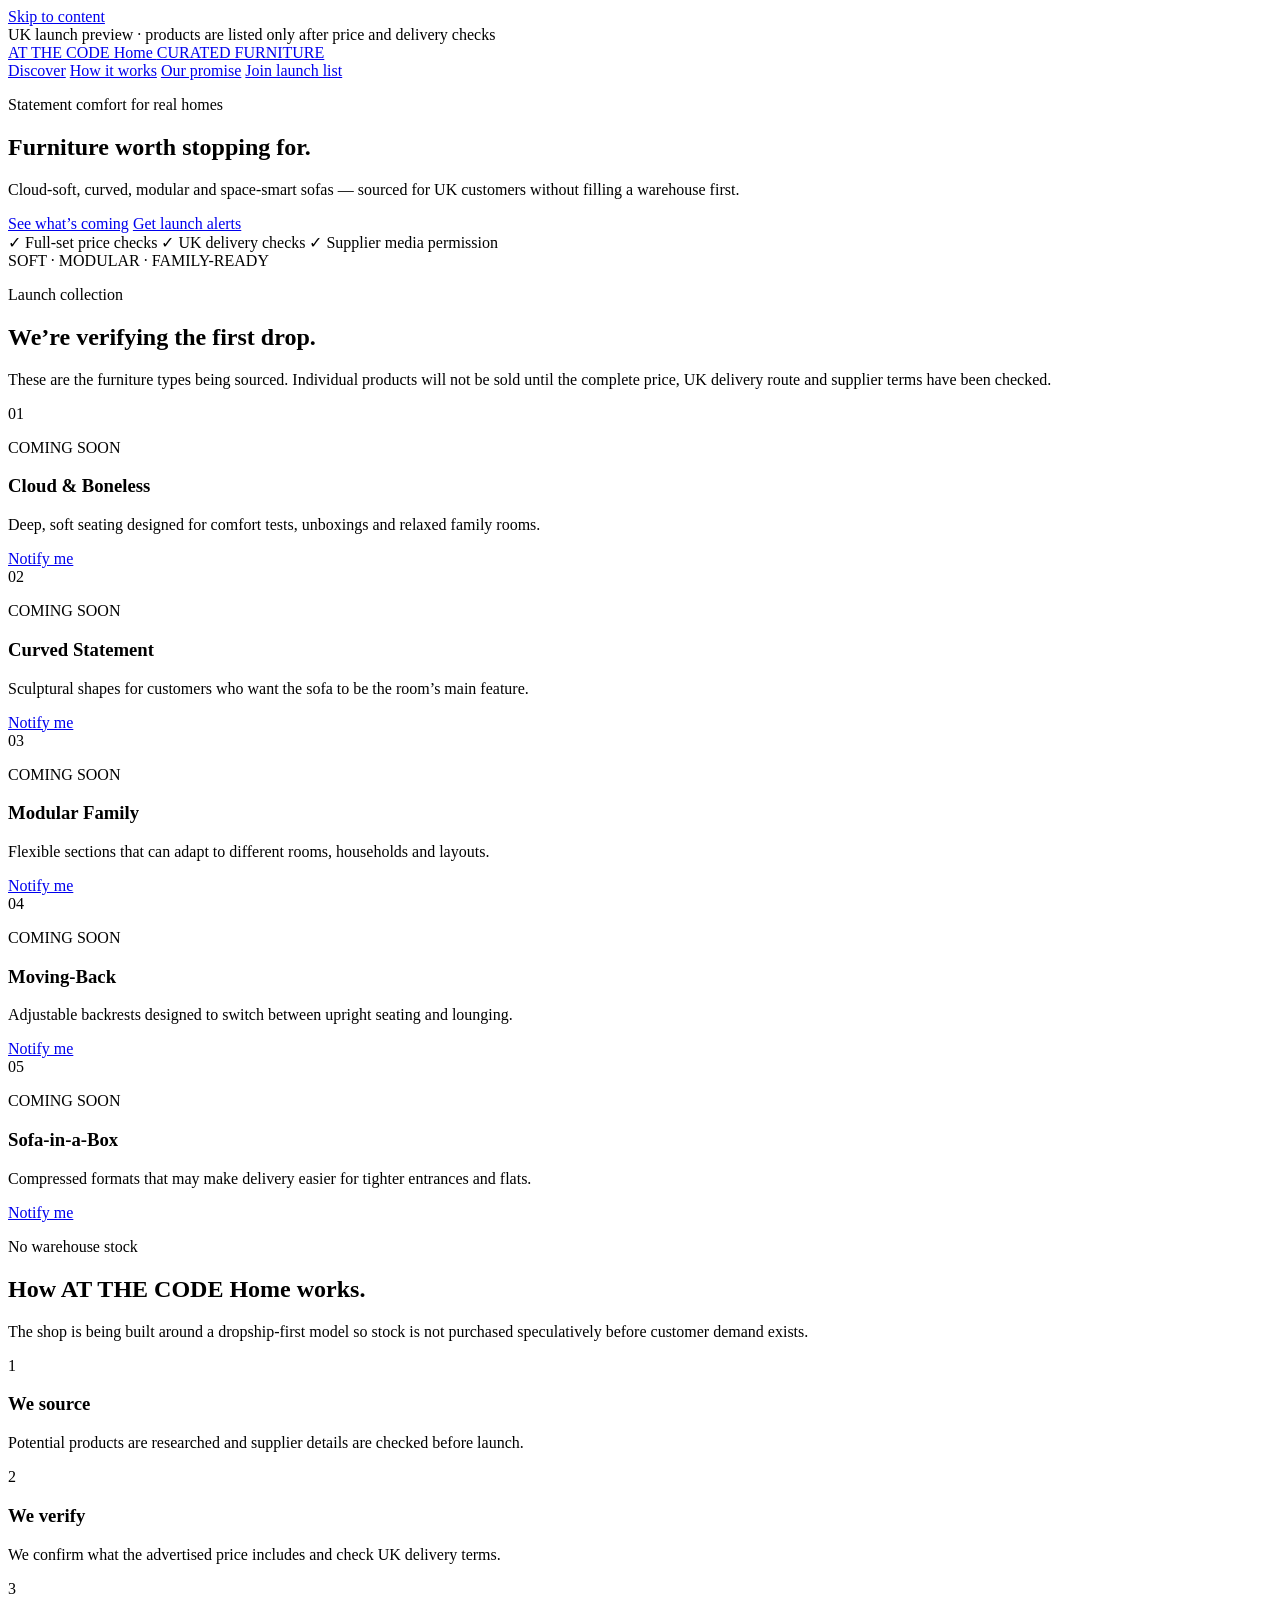
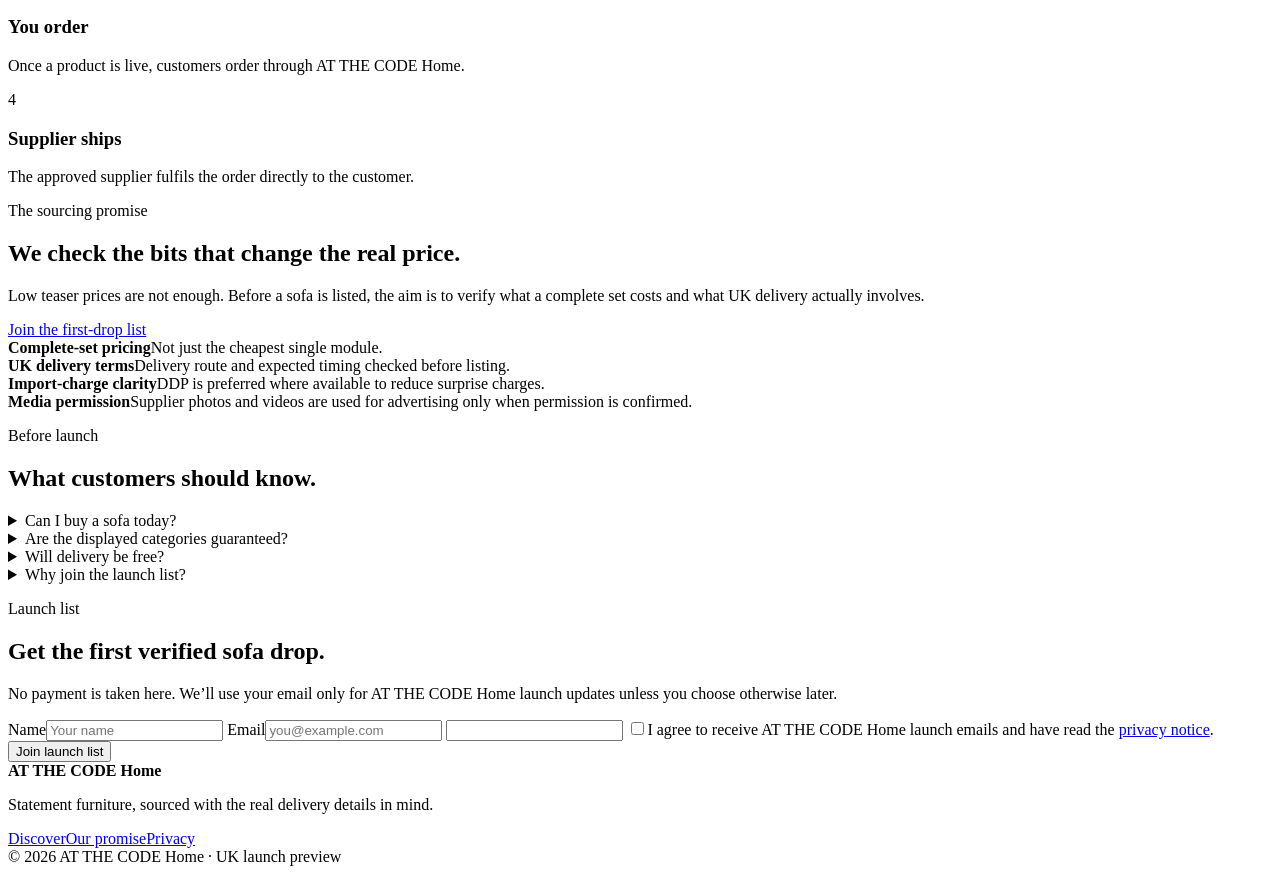
==== index.html @ a69baf03 "Add index.html" ====
<!doctype html>
<html lang="en">
<head>
  <meta charset="utf-8">
  <meta name="viewport" content="width=device-width,initial-scale=1,viewport-fit=cover">
  <meta name="theme-color" content="#23201d">
  <title>AT THE CODE Home | Statement furniture for UK homes</title>
  <meta name="description" content="AT THE CODE Home curates statement sofas and flexible family furniture for UK homes. Join the launch list for verified products and delivery details.">
  <link rel="stylesheet" href="/styles.css">
</head>
<body>
  <a class="skip" href="#main">Skip to content</a>
  <div class="announce">UK launch preview · products are listed only after price and delivery checks</div>

  <header class="site-header">
    <div class="wrap nav-wrap">
      <a class="brand" href="#top" aria-label="AT THE CODE Home">
        AT THE CODE Home
        <span>CURATED FURNITURE</span>
      </a>
      <nav class="links" aria-label="Main navigation">
        <a href="#discover">Discover</a>
        <a href="#how">How it works</a>
        <a href="#promise">Our promise</a>
        <a class="nav-cta" href="#launch">Join launch list</a>
      </nav>
    </div>
  </header>

  <main id="main">
    <section class="hero" id="top">
      <div class="wrap hero-grid">
        <div class="hero-copy">
          <p class="kicker">Statement comfort for real homes</p>
          <h1>Furniture worth stopping for.</h1>
          <p class="lead">Cloud-soft, curved, modular and space-smart sofas — sourced for UK customers without filling a warehouse first.</p>
          <div class="cta-row">
            <a class="btn dark" href="#discover">See what’s coming</a>
            <a class="btn" href="#launch">Get launch alerts</a>
          </div>
          <div class="mini-proof" aria-label="Launch principles">
            <span>✓ Full-set price checks</span>
            <span>✓ UK delivery checks</span>
            <span>✓ Supplier media permission</span>
          </div>
        </div>

        <div class="hero-art" aria-hidden="true">
          <div class="sun"></div>
          <div class="floor"></div>
          <div class="sofa-shape sofa-left"></div>
          <div class="sofa-shape sofa-mid"></div>
          <div class="sofa-shape sofa-right"></div>
          <div class="sofa-base"></div>
          <div class="cushion cushion-a"></div>
          <div class="cushion cushion-b"></div>
          <div class="art-label">SOFT · MODULAR · FAMILY-READY</div>
        </div>
      </div>
    </section>

    <section class="section" id="discover">
      <div class="wrap">
        <p class="kicker">Launch collection</p>
        <div class="section-heading">
          <h2>We’re verifying the first drop.</h2>
          <p>These are the furniture types being sourced. Individual products will not be sold until the complete price, UK delivery route and supplier terms have been checked.</p>
        </div>

        <div class="product-grid">
          <article class="product-card">
            <div class="product-visual cloud"><span>01</span></div>
            <div class="product-copy"><p class="eyebrow">COMING SOON</p><h3>Cloud & Boneless</h3><p>Deep, soft seating designed for comfort tests, unboxings and relaxed family rooms.</p><a href="#launch">Notify me</a></div>
          </article>
          <article class="product-card">
            <div class="product-visual curved"><span>02</span></div>
            <div class="product-copy"><p class="eyebrow">COMING SOON</p><h3>Curved Statement</h3><p>Sculptural shapes for customers who want the sofa to be the room’s main feature.</p><a href="#launch">Notify me</a></div>
          </article>
          <article class="product-card">
            <div class="product-visual modular"><span>03</span></div>
            <div class="product-copy"><p class="eyebrow">COMING SOON</p><h3>Modular Family</h3><p>Flexible sections that can adapt to different rooms, households and layouts.</p><a href="#launch">Notify me</a></div>
          </article>
          <article class="product-card">
            <div class="product-visual moving"><span>04</span></div>
            <div class="product-copy"><p class="eyebrow">COMING SOON</p><h3>Moving-Back</h3><p>Adjustable backrests designed to switch between upright seating and lounging.</p><a href="#launch">Notify me</a></div>
          </article>
          <article class="product-card">
            <div class="product-visual box"><span>05</span></div>
            <div class="product-copy"><p class="eyebrow">COMING SOON</p><h3>Sofa-in-a-Box</h3><p>Compressed formats that may make delivery easier for tighter entrances and flats.</p><a href="#launch">Notify me</a></div>
          </article>
        </div>
      </div>
    </section>

    <section class="section alt" id="how">
      <div class="wrap">
        <p class="kicker">No warehouse stock</p>
        <div class="section-heading"><h2>How AT THE CODE Home works.</h2><p>The shop is being built around a dropship-first model so stock is not purchased speculatively before customer demand exists.</p></div>
        <div class="steps">
          <article class="step"><span>1</span><h3>We source</h3><p>Potential products are researched and supplier details are checked before launch.</p></article>
          <article class="step"><span>2</span><h3>We verify</h3><p>We confirm what the advertised price includes and check UK delivery terms.</p></article>
          <article class="step"><span>3</span><h3>You order</h3><p>Once a product is live, customers order through AT THE CODE Home.</p></article>
          <article class="step"><span>4</span><h3>Supplier ships</h3><p>The approved supplier fulfils the order directly to the customer.</p></article>
        </div>
      </div>
    </section>

    <section class="section" id="promise">
      <div class="wrap promise-grid">
        <div class="promise-copy">
          <p class="kicker light">The sourcing promise</p>
          <h2>We check the bits that change the real price.</h2>
          <p>Low teaser prices are not enough. Before a sofa is listed, the aim is to verify what a complete set costs and what UK delivery actually involves.</p>
          <a class="btn light-btn" href="#launch">Join the first-drop list</a>
        </div>
        <div class="checks">
          <div class="check"><b>Complete-set pricing</b><span>Not just the cheapest single module.</span></div>
          <div class="check"><b>UK delivery terms</b><span>Delivery route and expected timing checked before listing.</span></div>
          <div class="check"><b>Import-charge clarity</b><span>DDP is preferred where available to reduce surprise charges.</span></div>
          <div class="check"><b>Media permission</b><span>Supplier photos and videos are used for advertising only when permission is confirmed.</span></div>
        </div>
      </div>
    </section>

    <section class="section faq-section">
      <div class="wrap">
        <p class="kicker">Before launch</p>
        <div class="section-heading"><h2>What customers should know.</h2></div>
        <div class="faq-grid">
          <details><summary>Can I buy a sofa today?</summary><p>Not from this preview yet. Products are being verified before checkout is switched on.</p></details>
          <details><summary>Are the displayed categories guaranteed?</summary><p>They are sourcing categories, not confirmed products. Only verified items will become purchasable listings.</p></details>
          <details><summary>Will delivery be free?</summary><p>Delivery will be shown on each live product listing. We won’t advertise free delivery unless it has been confirmed for that item and destination.</p></details>
          <details><summary>Why join the launch list?</summary><p>You’ll be able to hear when the first verified products and launch offers are ready.</p></details>
        </div>
      </div>
    </section>

    <section class="section launch-section" id="launch">
      <div class="wrap">
        <div class="launch-card">
          <div>
            <p class="kicker">Launch list</p>
            <h2>Get the first verified sofa drop.</h2>
            <p class="sub">No payment is taken here. We’ll use your email only for AT THE CODE Home launch updates unless you choose otherwise later.</p>
          </div>

          <form id="launchForm" novalidate>
            <label><span>Name</span><input id="name" name="name" autocomplete="name" maxlength="80" placeholder="Your name" required></label>
            <label><span>Email</span><input id="email" name="email" type="email" autocomplete="email" maxlength="160" placeholder="you@example.com" required></label>
            <input class="hp" id="website" name="website" tabindex="-1" autocomplete="off" aria-hidden="true">
            <label class="consent"><input id="consent" name="consent" type="checkbox" required><span>I agree to receive AT THE CODE Home launch emails and have read the <a href="/privacy.html">privacy notice</a>.</span></label>
            <button id="submitBtn" type="submit">Join launch list</button>
            <div id="msg" class="msg" role="status" aria-live="polite"></div>
          </form>
        </div>
      </div>
    </section>
  </main>

  <footer>
    <div class="wrap footer-grid">
      <div><b>AT THE CODE Home</b><p>Statement furniture, sourced with the real delivery details in mind.</p></div>
      <div class="footer-links"><a href="#discover">Discover</a><a href="#promise">Our promise</a><a href="/privacy.html">Privacy</a></div>
      <div class="copyright">© <span id="year"></span> AT THE CODE Home · UK launch preview</div>
    </div>
  </footer>

  <script src="/app.js" defer></script>
</body>
</html>
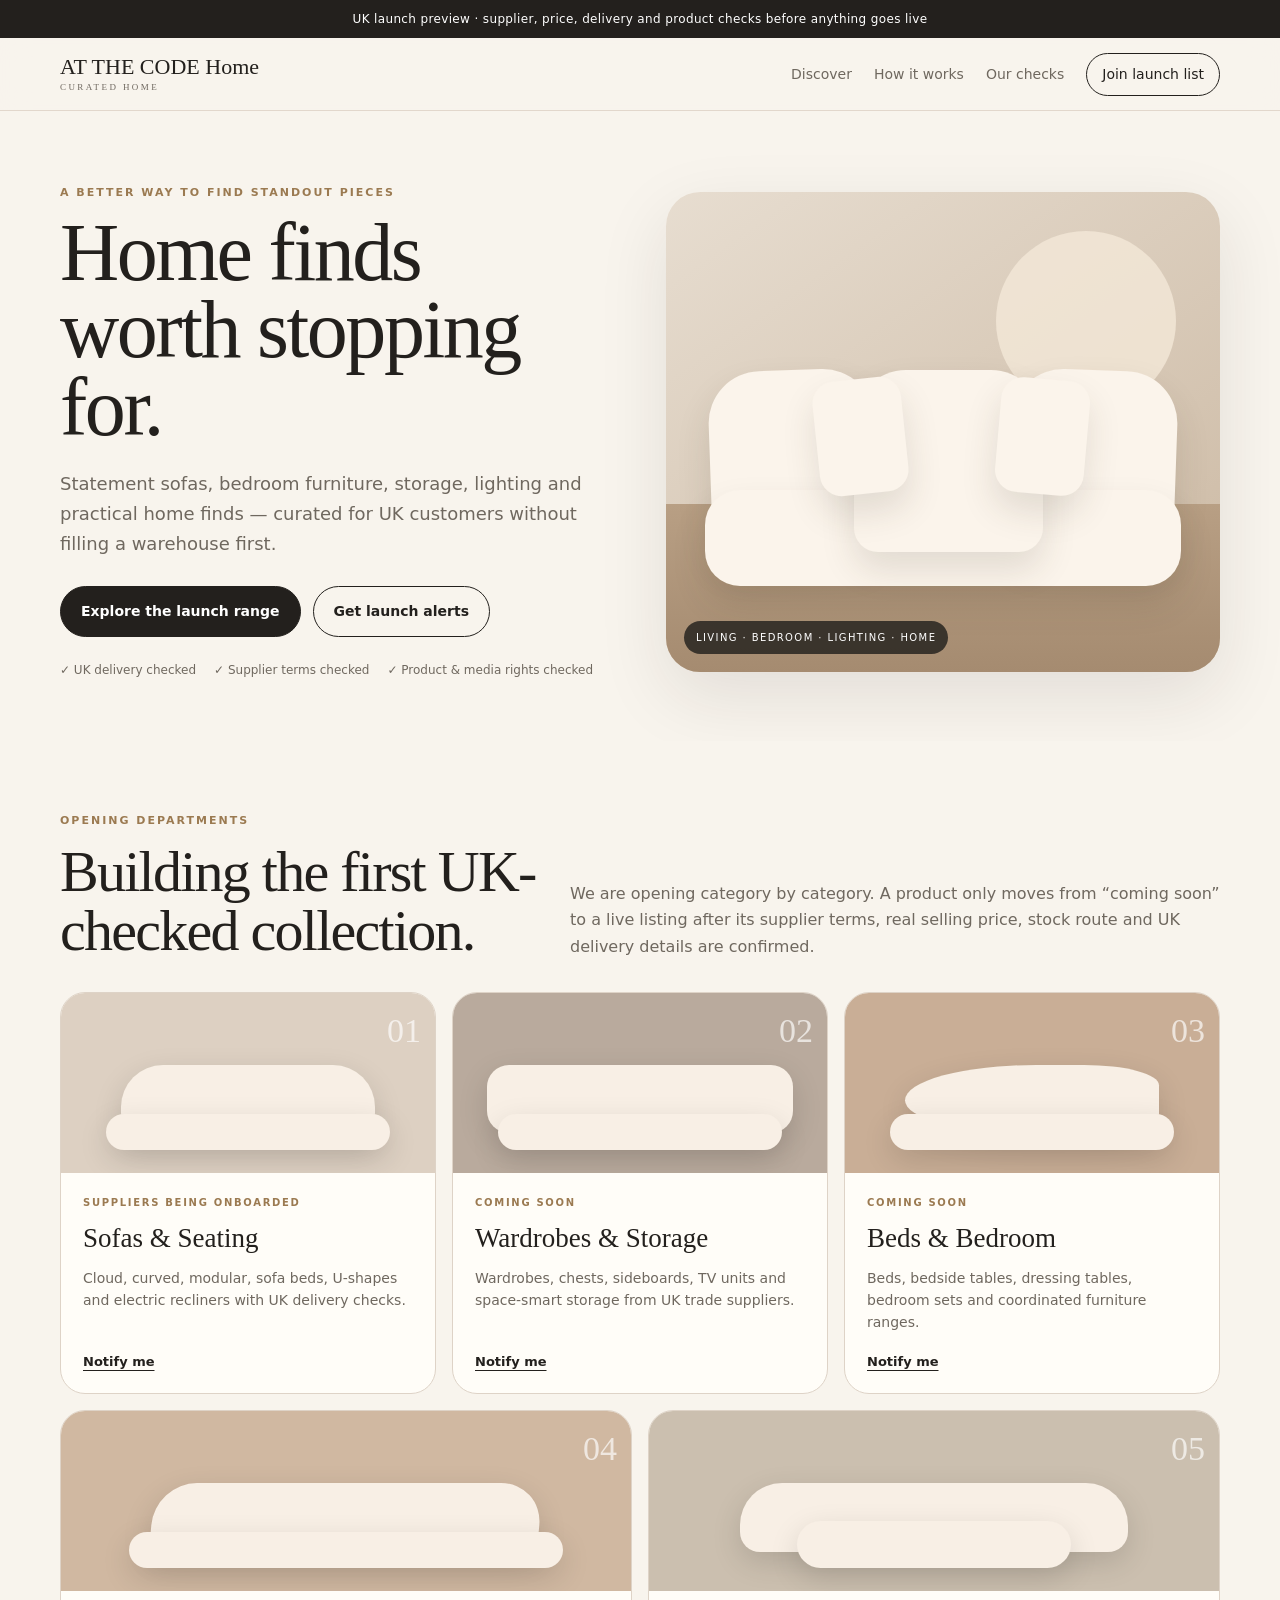
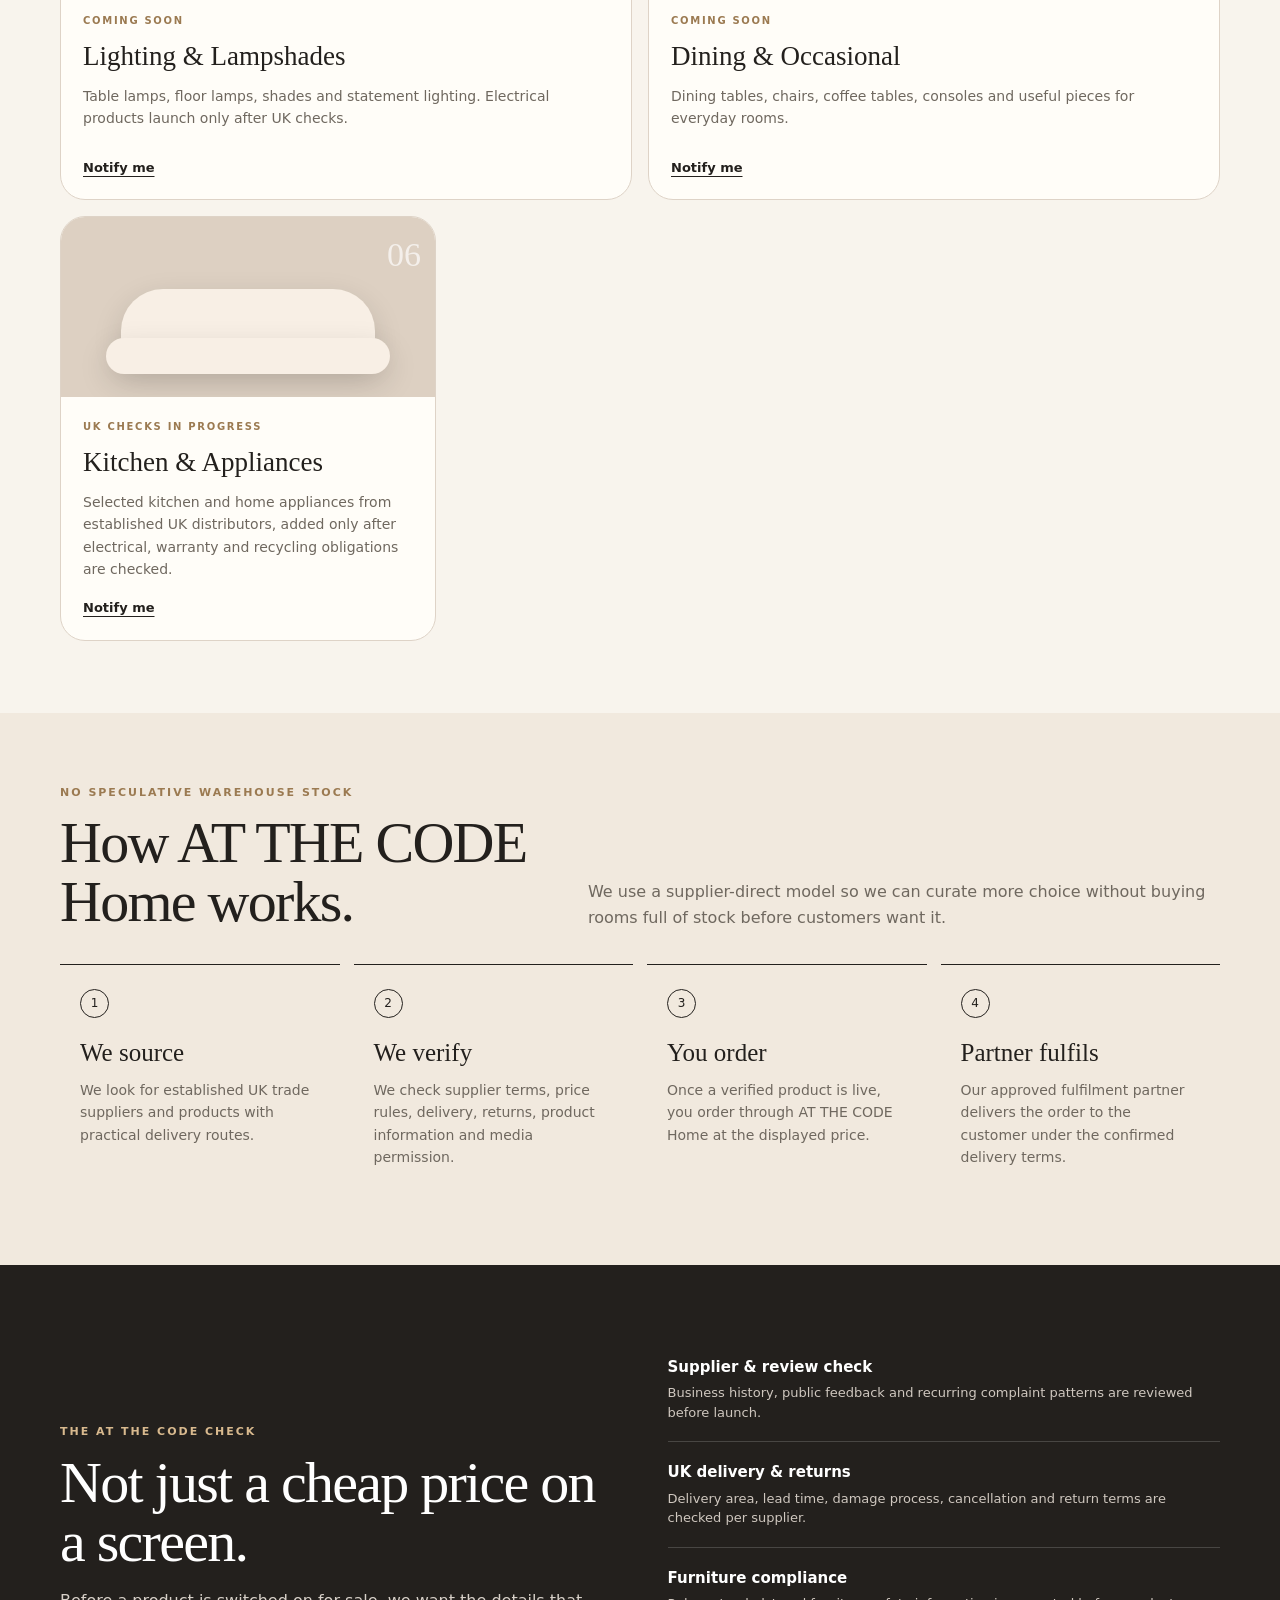
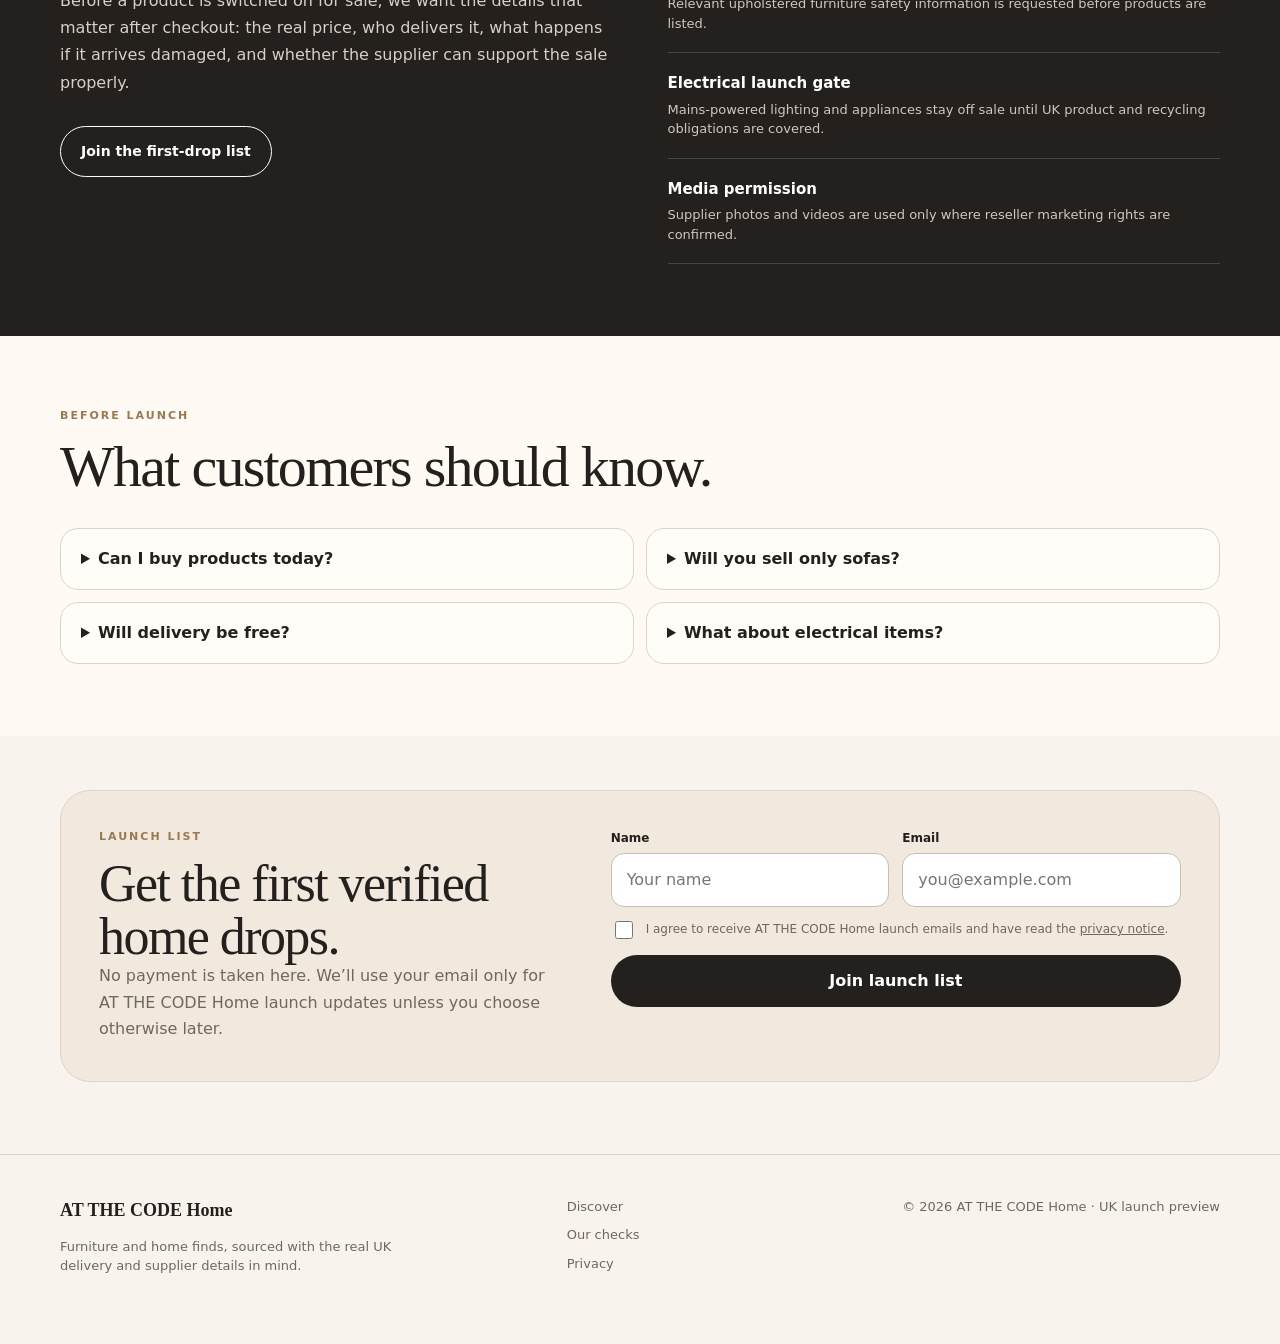
==== commit fb662c1c: "Expand AT THE CODE Home launch categories and UK checks" ====
--- a/index.html
+++ b/index.html
@@ -4,24 +4,24 @@
   <meta charset="utf-8">
   <meta name="viewport" content="width=device-width,initial-scale=1,viewport-fit=cover">
   <meta name="theme-color" content="#23201d">
-  <title>AT THE CODE Home | Statement furniture for UK homes</title>
-  <meta name="description" content="AT THE CODE Home curates statement sofas and flexible family furniture for UK homes. Join the launch list for verified products and delivery details.">
+  <title>AT THE CODE Home | Furniture, lighting & home finds for UK homes</title>
+  <meta name="description" content="AT THE CODE Home curates furniture, bedroom, storage, lighting and home finds for UK customers, with supplier, delivery and product checks before listings go live.">
   <link rel="stylesheet" href="/styles.css">
 </head>
 <body>
   <a class="skip" href="#main">Skip to content</a>
-  <div class="announce">UK launch preview · products are listed only after price and delivery checks</div>
+  <div class="announce">UK launch preview · supplier, price, delivery and product checks before anything goes live</div>
 
   <header class="site-header">
     <div class="wrap nav-wrap">
       <a class="brand" href="#top" aria-label="AT THE CODE Home">
         AT THE CODE Home
-        <span>CURATED FURNITURE</span>
+        <span>CURATED HOME</span>
       </a>
       <nav class="links" aria-label="Main navigation">
         <a href="#discover">Discover</a>
         <a href="#how">How it works</a>
-        <a href="#promise">Our promise</a>
+        <a href="#promise">Our checks</a>
         <a class="nav-cta" href="#launch">Join launch list</a>
       </nav>
     </div>
@@ -31,17 +31,17 @@
     <section class="hero" id="top">
       <div class="wrap hero-grid">
         <div class="hero-copy">
-          <p class="kicker">Statement comfort for real homes</p>
-          <h1>Furniture worth stopping for.</h1>
-          <p class="lead">Cloud-soft, curved, modular and space-smart sofas — sourced for UK customers without filling a warehouse first.</p>
+          <p class="kicker">A better way to find standout pieces</p>
+          <h1>Home finds worth stopping for.</h1>
+          <p class="lead">Statement sofas, bedroom furniture, storage, lighting and practical home finds — curated for UK customers without filling a warehouse first.</p>
           <div class="cta-row">
-            <a class="btn dark" href="#discover">See what’s coming</a>
+            <a class="btn dark" href="#discover">Explore the launch range</a>
             <a class="btn" href="#launch">Get launch alerts</a>
           </div>
           <div class="mini-proof" aria-label="Launch principles">
-            <span>✓ Full-set price checks</span>
-            <span>✓ UK delivery checks</span>
-            <span>✓ Supplier media permission</span>
+            <span>✓ UK delivery checked</span>
+            <span>✓ Supplier terms checked</span>
+            <span>✓ Product & media rights checked</span>
           </div>
         </div>
 
@@ -54,39 +54,43 @@
           <div class="sofa-base"></div>
           <div class="cushion cushion-a"></div>
           <div class="cushion cushion-b"></div>
-          <div class="art-label">SOFT · MODULAR · FAMILY-READY</div>
+          <div class="art-label">LIVING · BEDROOM · LIGHTING · HOME</div>
         </div>
       </div>
     </section>
 
     <section class="section" id="discover">
       <div class="wrap">
-        <p class="kicker">Launch collection</p>
+        <p class="kicker">Opening departments</p>
         <div class="section-heading">
-          <h2>We’re verifying the first drop.</h2>
-          <p>These are the furniture types being sourced. Individual products will not be sold until the complete price, UK delivery route and supplier terms have been checked.</p>
+          <h2>Building the first UK-checked collection.</h2>
+          <p>We are opening category by category. A product only moves from “coming soon” to a live listing after its supplier terms, real selling price, stock route and UK delivery details are confirmed.</p>
         </div>
 
         <div class="product-grid">
           <article class="product-card">
             <div class="product-visual cloud"><span>01</span></div>
-            <div class="product-copy"><p class="eyebrow">COMING SOON</p><h3>Cloud & Boneless</h3><p>Deep, soft seating designed for comfort tests, unboxings and relaxed family rooms.</p><a href="#launch">Notify me</a></div>
+            <div class="product-copy"><p class="eyebrow">SUPPLIERS BEING ONBOARDED</p><h3>Sofas & Seating</h3><p>Cloud, curved, modular, sofa beds, U-shapes and electric recliners with UK delivery checks.</p><a href="#launch">Notify me</a></div>
           </article>
           <article class="product-card">
-            <div class="product-visual curved"><span>02</span></div>
-            <div class="product-copy"><p class="eyebrow">COMING SOON</p><h3>Curved Statement</h3><p>Sculptural shapes for customers who want the sofa to be the room’s main feature.</p><a href="#launch">Notify me</a></div>
+            <div class="product-visual modular"><span>02</span></div>
+            <div class="product-copy"><p class="eyebrow">COMING SOON</p><h3>Wardrobes & Storage</h3><p>Wardrobes, chests, sideboards, TV units and space-smart storage from UK trade suppliers.</p><a href="#launch">Notify me</a></div>
           </article>
           <article class="product-card">
-            <div class="product-visual modular"><span>03</span></div>
-            <div class="product-copy"><p class="eyebrow">COMING SOON</p><h3>Modular Family</h3><p>Flexible sections that can adapt to different rooms, households and layouts.</p><a href="#launch">Notify me</a></div>
+            <div class="product-visual curved"><span>03</span></div>
+            <div class="product-copy"><p class="eyebrow">COMING SOON</p><h3>Beds & Bedroom</h3><p>Beds, bedside tables, dressing tables, bedroom sets and coordinated furniture ranges.</p><a href="#launch">Notify me</a></div>
           </article>
           <article class="product-card">
             <div class="product-visual moving"><span>04</span></div>
-            <div class="product-copy"><p class="eyebrow">COMING SOON</p><h3>Moving-Back</h3><p>Adjustable backrests designed to switch between upright seating and lounging.</p><a href="#launch">Notify me</a></div>
+            <div class="product-copy"><p class="eyebrow">COMING SOON</p><h3>Lighting & Lampshades</h3><p>Table lamps, floor lamps, shades and statement lighting. Electrical products launch only after UK checks.</p><a href="#launch">Notify me</a></div>
           </article>
           <article class="product-card">
             <div class="product-visual box"><span>05</span></div>
-            <div class="product-copy"><p class="eyebrow">COMING SOON</p><h3>Sofa-in-a-Box</h3><p>Compressed formats that may make delivery easier for tighter entrances and flats.</p><a href="#launch">Notify me</a></div>
+            <div class="product-copy"><p class="eyebrow">COMING SOON</p><h3>Dining & Occasional</h3><p>Dining tables, chairs, coffee tables, consoles and useful pieces for everyday rooms.</p><a href="#launch">Notify me</a></div>
+          </article>
+          <article class="product-card">
+            <div class="product-visual appliance"><span>06</span></div>
+            <div class="product-copy"><p class="eyebrow">UK CHECKS IN PROGRESS</p><h3>Kitchen & Appliances</h3><p>Selected kitchen and home appliances from established UK distributors, added only after electrical, warranty and recycling obligations are checked.</p><a href="#launch">Notify me</a></div>
           </article>
         </div>
       </div>
@@ -94,13 +98,13 @@
 
     <section class="section alt" id="how">
       <div class="wrap">
-        <p class="kicker">No warehouse stock</p>
-        <div class="section-heading"><h2>How AT THE CODE Home works.</h2><p>The shop is being built around a dropship-first model so stock is not purchased speculatively before customer demand exists.</p></div>
+        <p class="kicker">No speculative warehouse stock</p>
+        <div class="section-heading"><h2>How AT THE CODE Home works.</h2><p>We use a supplier-direct model so we can curate more choice without buying rooms full of stock before customers want it.</p></div>
         <div class="steps">
-          <article class="step"><span>1</span><h3>We source</h3><p>Potential products are researched and supplier details are checked before launch.</p></article>
-          <article class="step"><span>2</span><h3>We verify</h3><p>We confirm what the advertised price includes and check UK delivery terms.</p></article>
-          <article class="step"><span>3</span><h3>You order</h3><p>Once a product is live, customers order through AT THE CODE Home.</p></article>
-          <article class="step"><span>4</span><h3>Supplier ships</h3><p>The approved supplier fulfils the order directly to the customer.</p></article>
+          <article class="step"><span>1</span><h3>We source</h3><p>We look for established UK trade suppliers and products with practical delivery routes.</p></article>
+          <article class="step"><span>2</span><h3>We verify</h3><p>We check supplier terms, price rules, delivery, returns, product information and media permission.</p></article>
+          <article class="step"><span>3</span><h3>You order</h3><p>Once a verified product is live, you order through AT THE CODE Home at the displayed price.</p></article>
+          <article class="step"><span>4</span><h3>Partner fulfils</h3><p>Our approved fulfilment partner delivers the order to the customer under the confirmed delivery terms.</p></article>
         </div>
       </div>
     </section>
@@ -108,16 +112,17 @@
     <section class="section" id="promise">
       <div class="wrap promise-grid">
         <div class="promise-copy">
-          <p class="kicker light">The sourcing promise</p>
-          <h2>We check the bits that change the real price.</h2>
-          <p>Low teaser prices are not enough. Before a sofa is listed, the aim is to verify what a complete set costs and what UK delivery actually involves.</p>
+          <p class="kicker light">The AT THE CODE check</p>
+          <h2>Not just a cheap price on a screen.</h2>
+          <p>Before a product is switched on for sale, we want the details that matter after checkout: the real price, who delivers it, what happens if it arrives damaged, and whether the supplier can support the sale properly.</p>
           <a class="btn light-btn" href="#launch">Join the first-drop list</a>
         </div>
         <div class="checks">
-          <div class="check"><b>Complete-set pricing</b><span>Not just the cheapest single module.</span></div>
-          <div class="check"><b>UK delivery terms</b><span>Delivery route and expected timing checked before listing.</span></div>
-          <div class="check"><b>Import-charge clarity</b><span>DDP is preferred where available to reduce surprise charges.</span></div>
-          <div class="check"><b>Media permission</b><span>Supplier photos and videos are used for advertising only when permission is confirmed.</span></div>
+          <div class="check"><b>Supplier & review check</b><span>Business history, public feedback and recurring complaint patterns are reviewed before launch.</span></div>
+          <div class="check"><b>UK delivery & returns</b><span>Delivery area, lead time, damage process, cancellation and return terms are checked per supplier.</span></div>
+          <div class="check"><b>Furniture compliance</b><span>Relevant upholstered furniture safety information is requested before products are listed.</span></div>
+          <div class="check"><b>Electrical launch gate</b><span>Mains-powered lighting and appliances stay off sale until UK product and recycling obligations are covered.</span></div>
+          <div class="check"><b>Media permission</b><span>Supplier photos and videos are used only where reseller marketing rights are confirmed.</span></div>
         </div>
       </div>
     </section>
@@ -127,10 +132,10 @@
         <p class="kicker">Before launch</p>
         <div class="section-heading"><h2>What customers should know.</h2></div>
         <div class="faq-grid">
-          <details><summary>Can I buy a sofa today?</summary><p>Not from this preview yet. Products are being verified before checkout is switched on.</p></details>
-          <details><summary>Are the displayed categories guaranteed?</summary><p>They are sourcing categories, not confirmed products. Only verified items will become purchasable listings.</p></details>
-          <details><summary>Will delivery be free?</summary><p>Delivery will be shown on each live product listing. We won’t advertise free delivery unless it has been confirmed for that item and destination.</p></details>
-          <details><summary>Why join the launch list?</summary><p>You’ll be able to hear when the first verified products and launch offers are ready.</p></details>
+          <details><summary>Can I buy products today?</summary><p>The store is in its supplier-onboarding stage. Checkout will be enabled only for products that have completed the launch checks.</p></details>
+          <details><summary>Will you sell only sofas?</summary><p>No. The opening plan covers living room, bedroom, storage, lighting, dining and selected kitchen/home appliances.</p></details>
+          <details><summary>Will delivery be free?</summary><p>Delivery will be stated on each live listing. We will not describe delivery as free unless the supplier terms confirm it for that product and destination.</p></details>
+          <details><summary>What about electrical items?</summary><p>Electrical lighting and appliances will launch later than non-electrical home items while we complete the extra UK product, warranty and recycling checks.</p></details>
         </div>
       </div>
     </section>
@@ -140,7 +145,7 @@
         <div class="launch-card">
           <div>
             <p class="kicker">Launch list</p>
-            <h2>Get the first verified sofa drop.</h2>
+            <h2>Get the first verified home drops.</h2>
             <p class="sub">No payment is taken here. We’ll use your email only for AT THE CODE Home launch updates unless you choose otherwise later.</p>
           </div>
 
@@ -159,8 +164,8 @@
 
   <footer>
     <div class="wrap footer-grid">
-      <div><b>AT THE CODE Home</b><p>Statement furniture, sourced with the real delivery details in mind.</p></div>
-      <div class="footer-links"><a href="#discover">Discover</a><a href="#promise">Our promise</a><a href="/privacy.html">Privacy</a></div>
+      <div><b>AT THE CODE Home</b><p>Furniture and home finds, sourced with the real UK delivery and supplier details in mind.</p></div>
+      <div class="footer-links"><a href="#discover">Discover</a><a href="#promise">Our checks</a><a href="/privacy.html">Privacy</a></div>
       <div class="copyright">© <span id="year"></span> AT THE CODE Home · UK launch preview</div>
     </div>
   </footer>
--- a/styles.css
+++ b/styles.css
@@ -0,0 +1,36 @@
+:root{
+  --ivory:#f8f4ed;--ink:#23201d;--muted:#6f685f;--card:#fffdf8;--line:#ded3c7;
+  --accent:#9b7a51;--soft:#f1e8de;--sand:#d9cab9;--warm:#bca389;--shadow:0 24px 70px rgba(35,32,29,.10)
+}
+*{box-sizing:border-box}
+html{scroll-behavior:smooth}
+body{margin:0;font-family:Inter,ui-sans-serif,system-ui,-apple-system,BlinkMacSystemFont,"Segoe UI",sans-serif;background:var(--ivory);color:var(--ink);line-height:1.5}
+a{color:inherit;text-decoration:none}
+button,input{font:inherit}
+.wrap{width:min(1160px,92vw);margin:auto}
+.skip{position:absolute;left:-9999px;top:8px;background:#fff;padding:10px 14px;z-index:100}.skip:focus{left:8px}
+.announce{background:var(--ink);color:#fff;text-align:center;padding:10px 16px;font-size:12px;letter-spacing:.03em}
+.site-header{position:sticky;top:0;z-index:50;background:rgba(248,244,237,.92);backdrop-filter:blur(14px);border-bottom:1px solid rgba(222,211,199,.85)}
+.nav-wrap{height:72px;display:flex;align-items:center;justify-content:space-between;gap:24px}
+.brand{font-family:Georgia,serif;font-size:22px;line-height:1.05}.brand span{display:block;margin-top:5px;font-family:inherit;font-size:9px;letter-spacing:2.4px;color:var(--muted)}
+.links{display:flex;align-items:center;gap:22px;font-size:14px;color:var(--muted)}.links a:hover{color:var(--ink)}
+.nav-cta{border:1px solid var(--ink);border-radius:999px;padding:10px 15px;color:var(--ink)!important}
+.hero{padding:74px 0 62px;overflow:hidden}.hero-grid{display:grid;grid-template-columns:minmax(0,1fr) minmax(0,1fr);gap:52px;align-items:center}
+.kicker{margin:0 0 12px;text-transform:uppercase;letter-spacing:2px;font-size:11px;color:var(--accent);font-weight:800}.kicker.light{color:#d8b98e}
+h1,h2{font-family:Georgia,serif;font-weight:400;letter-spacing:-.03em}h1{font-size:clamp(48px,7vw,82px);line-height:.95;margin:12px 0 22px;max-width:700px}h2{font-size:clamp(38px,5vw,58px);line-height:1.02;margin:0}
+.lead{font-size:18px;line-height:1.65;color:var(--muted);max-width:630px}.cta-row{display:flex;gap:12px;flex-wrap:wrap;margin-top:28px}.btn{display:inline-flex;align-items:center;justify-content:center;border:1px solid var(--ink);padding:14px 20px;border-radius:999px;font-weight:800;font-size:14px}.btn.dark{background:var(--ink);color:#fff}.btn:hover{transform:translateY(-1px)}
+.mini-proof{display:flex;flex-wrap:wrap;gap:10px 18px;margin-top:24px;font-size:12px;color:var(--muted)}
+.hero-art{height:480px;border-radius:34px;background:linear-gradient(145deg,#e7ddd0,#cbb8a2);position:relative;overflow:hidden;box-shadow:var(--shadow)}.sun{position:absolute;width:180px;height:180px;border-radius:50%;background:#f4e9d9;right:8%;top:8%;opacity:.8}.floor{position:absolute;left:0;right:0;bottom:0;height:35%;background:linear-gradient(#b89f84,#a58b70)}
+.sofa-shape,.sofa-base,.cushion{position:absolute;background:#fbf4eb;box-shadow:0 18px 34px rgba(63,51,42,.13)}.sofa-shape{bottom:25%;height:38%;border-radius:52px 52px 24px 24px}.sofa-left{left:8%;width:30%;transform:rotate(-2deg)}.sofa-mid{left:34%;width:34%;z-index:2}.sofa-right{right:8%;width:30%;transform:rotate(2deg)}.sofa-base{left:7%;right:7%;bottom:18%;height:20%;border-radius:35px}.cushion{width:16%;height:24%;bottom:37%;border-radius:22px;z-index:4}.cushion-a{left:27%;transform:rotate(-6deg)}.cushion-b{right:24%;transform:rotate(5deg)}.art-label{position:absolute;z-index:5;left:18px;bottom:18px;background:rgba(35,32,29,.82);color:white;padding:9px 12px;border-radius:999px;font-size:10px;letter-spacing:1.4px}
+.section{padding:72px 0}.section.alt{background:#f1e9de}.section-heading{display:flex;justify-content:space-between;gap:30px;align-items:end;margin-bottom:32px}.section-heading p,.sub{max-width:650px;color:var(--muted);line-height:1.65;margin:0}
+.product-grid{display:grid;grid-template-columns:repeat(6,1fr);gap:16px}.product-card{grid-column:span 2;background:var(--card);border:1px solid var(--line);border-radius:25px;overflow:hidden;min-height:390px;display:flex;flex-direction:column}.product-card:nth-child(4),.product-card:nth-child(5){grid-column:span 3}.product-visual{height:180px;position:relative;overflow:hidden;background:#ddd0c2}.product-visual:before,.product-visual:after{content:"";position:absolute;background:#f8efe5;box-shadow:0 10px 30px #0002}.product-visual:before{left:16%;right:16%;bottom:22%;height:38%;border-radius:42px 42px 20px 20px}.product-visual:after{left:12%;right:12%;bottom:13%;height:20%;border-radius:28px}.product-visual span{position:absolute;right:14px;top:12px;font-family:Georgia,serif;font-size:34px;color:#ffffffaa}.product-visual.curved{background:#c9ae96}.product-visual.curved:before{border-radius:70% 40% 38% 65%}.product-visual.modular{background:#b9aa9d}.product-visual.modular:before{left:9%;right:9%;border-radius:22px}.product-visual.moving{background:#d0b8a1}.product-visual.moving:before{transform:skewX(-5deg)}.product-visual.box{background:#cbbfaf}.product-visual.box:after{left:26%;right:26%;height:26%}.product-copy{padding:22px;display:flex;flex-direction:column;flex:1}.eyebrow{font-size:10px;letter-spacing:1.7px;font-weight:800;color:var(--accent);margin:0 0 8px}.product-copy h3{font-family:Georgia,serif;font-size:27px;font-weight:400;margin:0 0 8px}.product-copy p:not(.eyebrow){font-size:14px;color:var(--muted);line-height:1.6;margin:0}.product-copy a{margin-top:auto;padding-top:18px;font-weight:800;font-size:13px;text-decoration:underline;text-underline-offset:4px}
+.steps{display:grid;grid-template-columns:repeat(4,1fr);gap:14px}.step{padding:24px 20px;border-top:1px solid var(--ink)}.step span{display:inline-grid;place-items:center;width:29px;height:29px;border:1px solid var(--ink);border-radius:50%;font-size:12px}.step h3{font-family:Georgia,serif;font-size:25px;font-weight:400;margin:16px 0 8px}.step p{color:var(--muted);font-size:14px;line-height:1.6;margin:0}
+#promise{background:var(--ink);color:#fff}.promise-grid{display:grid;grid-template-columns:1fr 1fr;gap:55px;align-items:center}.promise-copy p:not(.kicker){color:#d7d0c8;line-height:1.7;max-width:560px}.light-btn{border-color:#fff;color:#fff;margin-top:14px}.checks{display:grid;gap:0}.check{padding:19px 0;border-bottom:1px solid #ffffff2b;display:grid;gap:5px}.check b{font-size:15px}.check span{font-size:13px;color:#cfc7bf}
+.faq-section{background:#fffaf4}.faq-grid{display:grid;grid-template-columns:1fr 1fr;gap:12px}.faq-grid details{border:1px solid var(--line);background:var(--card);border-radius:18px;padding:18px 20px}.faq-grid summary{font-weight:800;cursor:pointer}.faq-grid p{color:var(--muted);font-size:14px;line-height:1.6;margin:12px 0 0}
+.launch-section{padding-top:54px}.launch-card{background:var(--soft);border:1px solid var(--line);border-radius:30px;padding:38px;display:grid;grid-template-columns:.9fr 1.1fr;gap:45px}.launch-card h2{font-size:clamp(36px,4.5vw,52px)}
+form{display:grid;grid-template-columns:1fr 1fr;gap:13px;align-content:start}label>span{display:block;font-size:12px;font-weight:800;margin:0 0 6px}input{width:100%;padding:14px 15px;border:1px solid #cbbeb0;border-radius:13px;background:white;color:var(--ink);outline:none}input:focus{border-color:var(--ink);box-shadow:0 0 0 3px #23201d14}.consent{grid-column:1/-1;display:flex;align-items:flex-start;gap:10px;font-size:12px;color:var(--muted);line-height:1.5}.consent input{width:18px;height:18px;margin-top:1px;flex:0 0 auto}.consent span{font-weight:400;margin:0}.consent a{text-decoration:underline}.hp{position:absolute!important;left:-9999px!important;width:1px!important;height:1px!important;opacity:0!important}button{grid-column:1/-1;padding:14px 18px;border:0;border-radius:999px;background:var(--ink);color:white;font-weight:800;cursor:pointer}button:disabled{opacity:.6;cursor:wait}.msg{grid-column:1/-1;min-height:20px;font-size:13px;color:var(--muted)}.msg.success{color:#35643d}.msg.error{color:#8b2f2f}
+footer{padding:42px 0 55px;border-top:1px solid var(--line);color:var(--muted);font-size:13px}.footer-grid{display:grid;grid-template-columns:1.3fr .7fr 1fr;gap:30px;align-items:start}.footer-grid b{font-family:Georgia,serif;color:var(--ink);font-size:18px}.footer-grid p{max-width:360px}.footer-links{display:grid;gap:9px}.copyright{text-align:right}
+.privacy{padding:70px 0}.privacy article{max-width:760px}.privacy h1{font-size:clamp(44px,7vw,72px)}.privacy h2{font-size:30px;margin-top:34px}.privacy p,.privacy li{color:var(--muted);line-height:1.75}.privacy .back{display:inline-block;margin-bottom:22px;text-decoration:underline}
+@media(max-width:900px){.links{display:none}.hero-grid,.promise-grid,.launch-card{grid-template-columns:1fr}.hero{padding-top:48px}.hero-art{height:380px}.section-heading{display:block}.section-heading p{margin-top:14px}.product-grid{grid-template-columns:1fr 1fr}.product-card,.product-card:nth-child(4),.product-card:nth-child(5){grid-column:auto}.steps{grid-template-columns:1fr 1fr}.footer-grid{grid-template-columns:1fr 1fr}.copyright{grid-column:1/-1;text-align:left}form{grid-template-columns:1fr}}
+@media(max-width:600px){.wrap{width:min(92vw,560px)}.announce{font-size:11px}.nav-wrap{height:66px}.brand{font-size:20px}.hero{padding:42px 0 46px}.hero-art{height:300px;border-radius:26px}.sun{width:125px;height:125px}.mini-proof{display:grid}.section{padding:56px 0}.product-grid,.steps,.faq-grid{grid-template-columns:1fr}.product-card{min-height:350px}.promise-grid{gap:28px}.launch-card{padding:24px;border-radius:24px}.footer-grid{grid-template-columns:1fr}.copyright{grid-column:auto}h1{font-size:52px}}
+@media(prefers-reduced-motion:reduce){html{scroll-behavior:auto}.btn:hover{transform:none}}
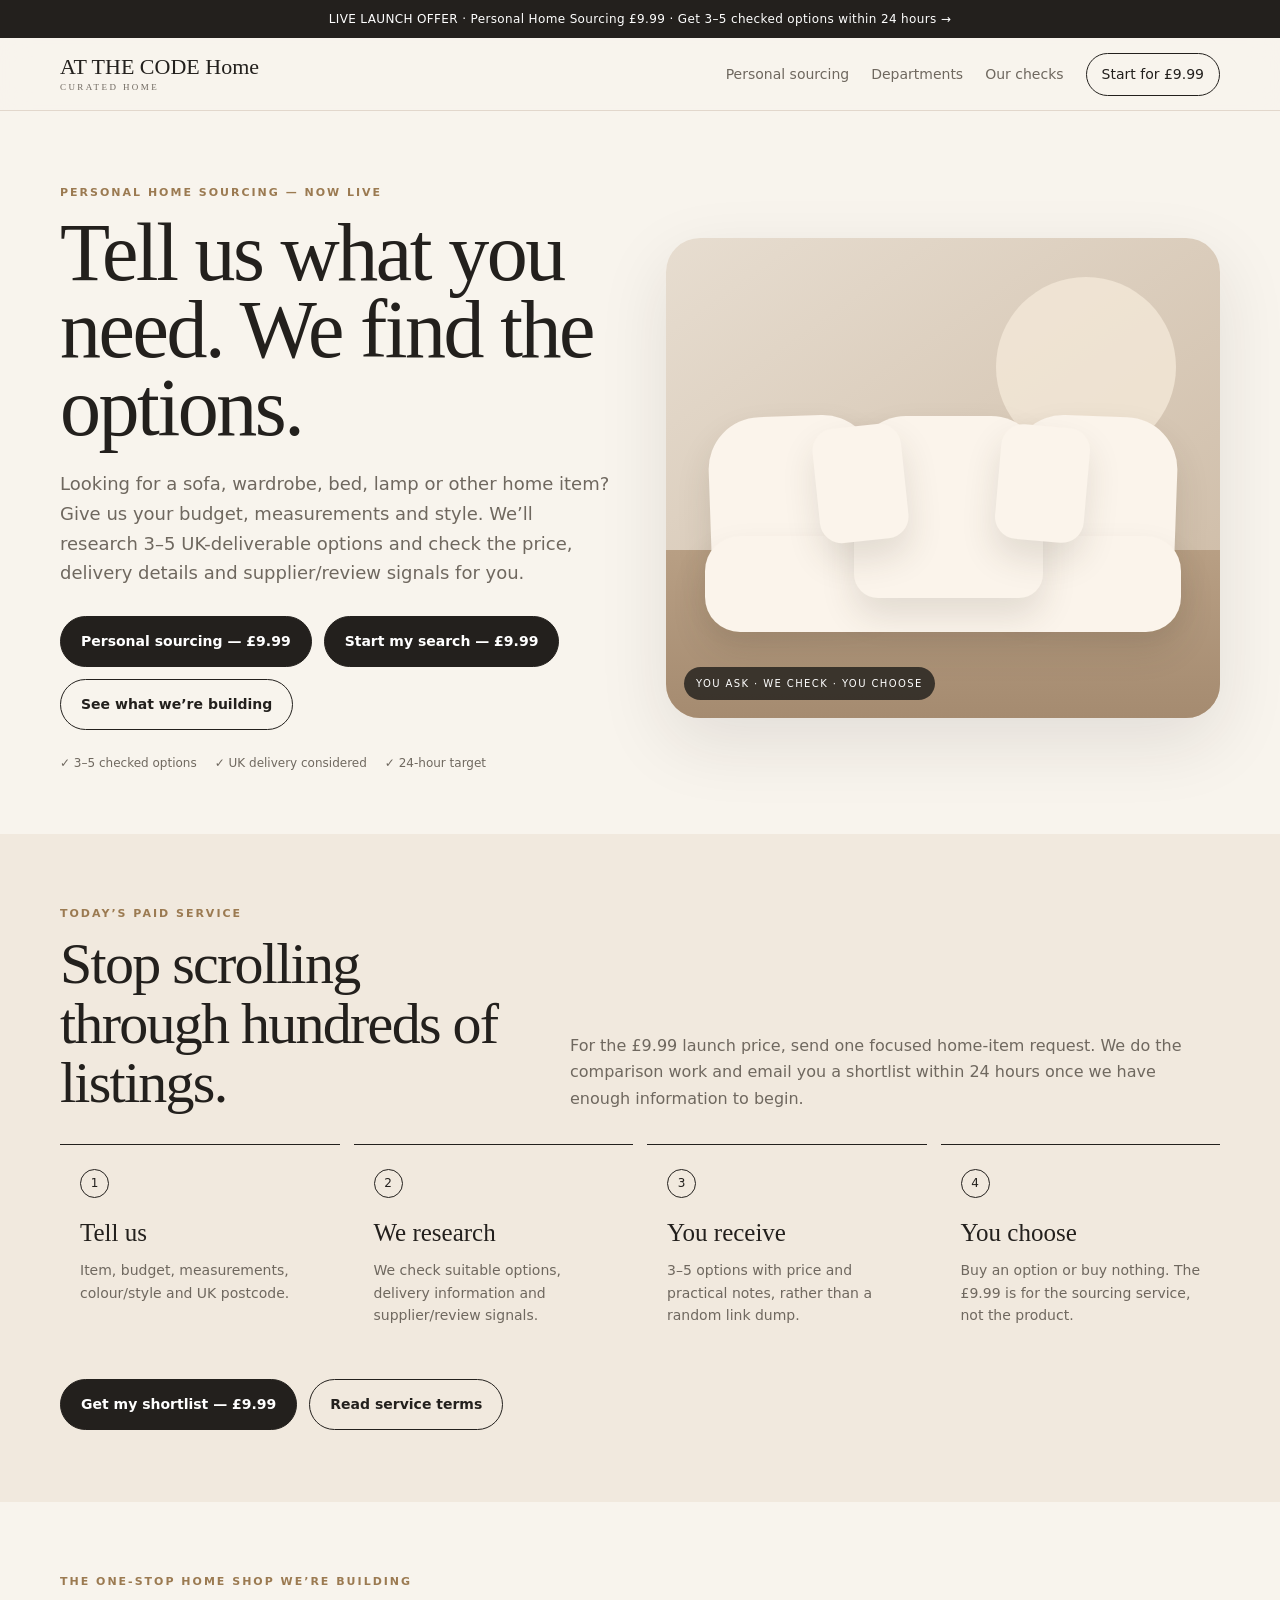
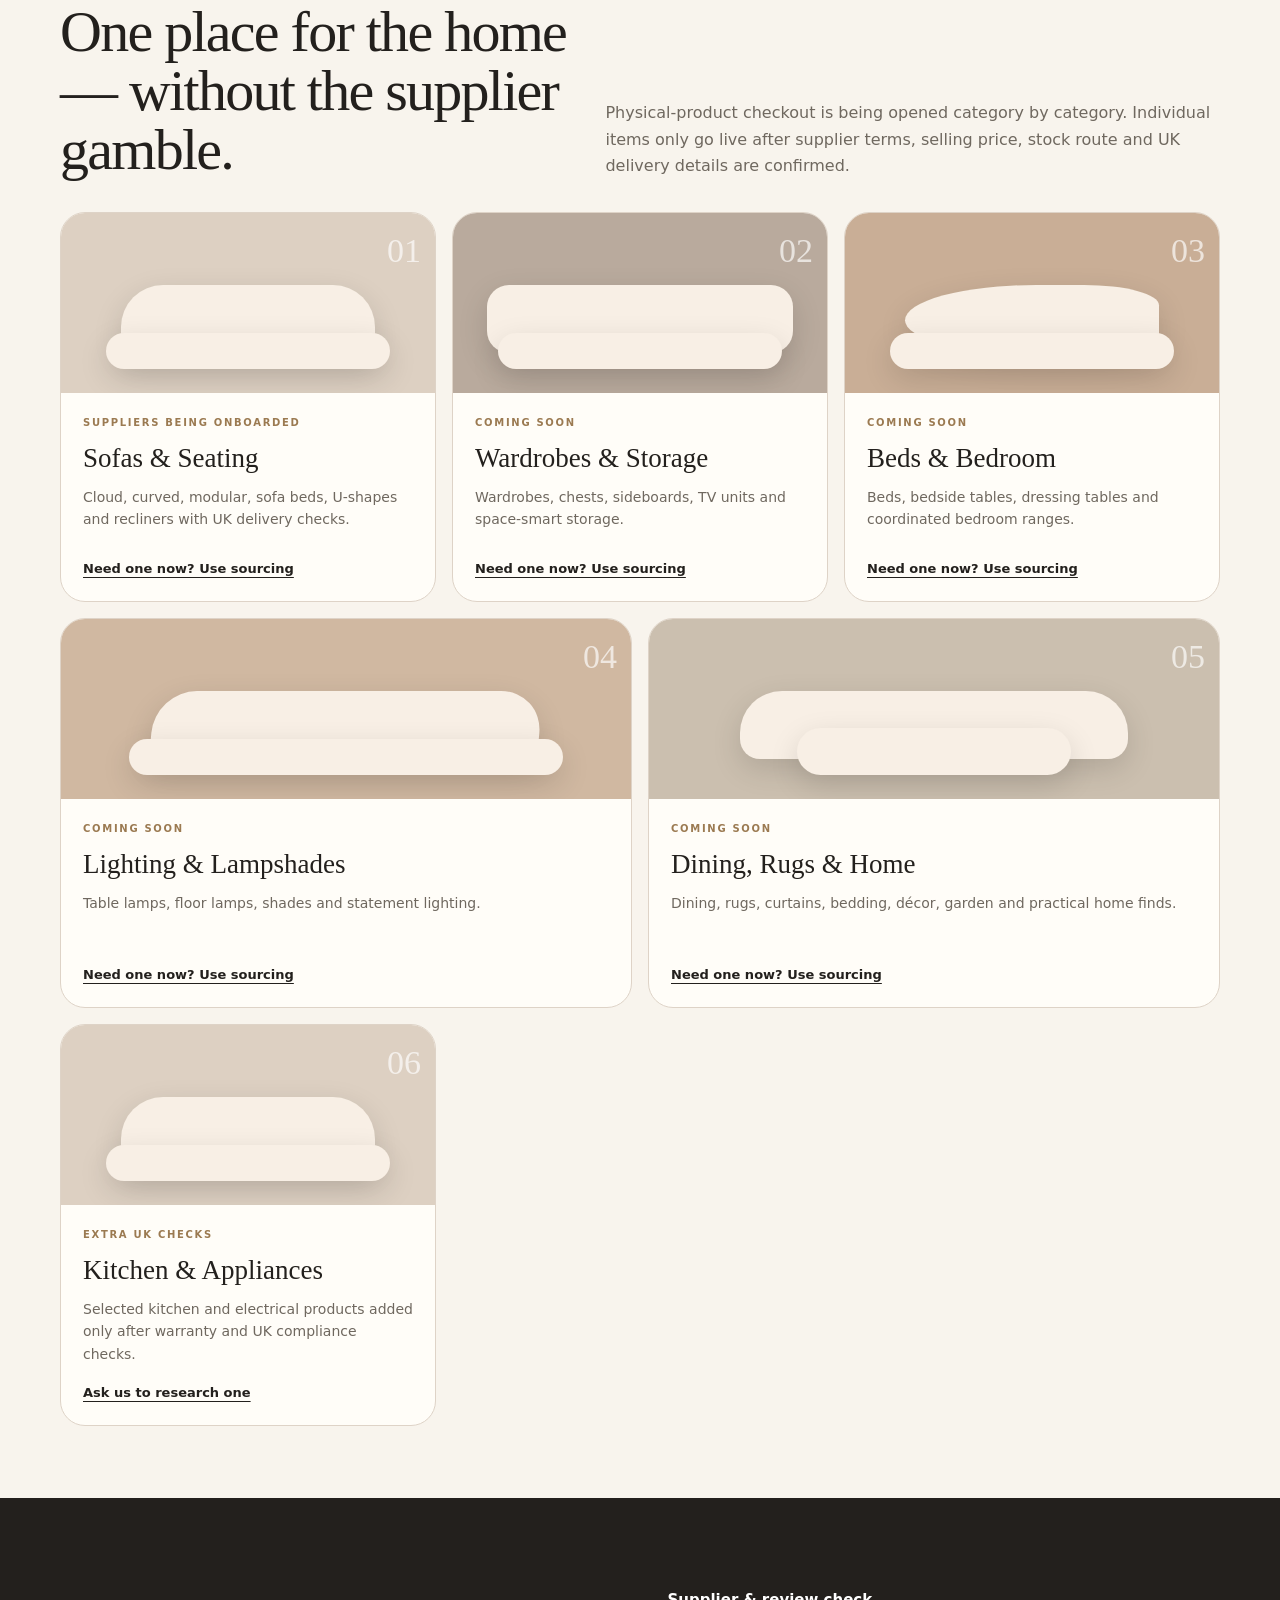
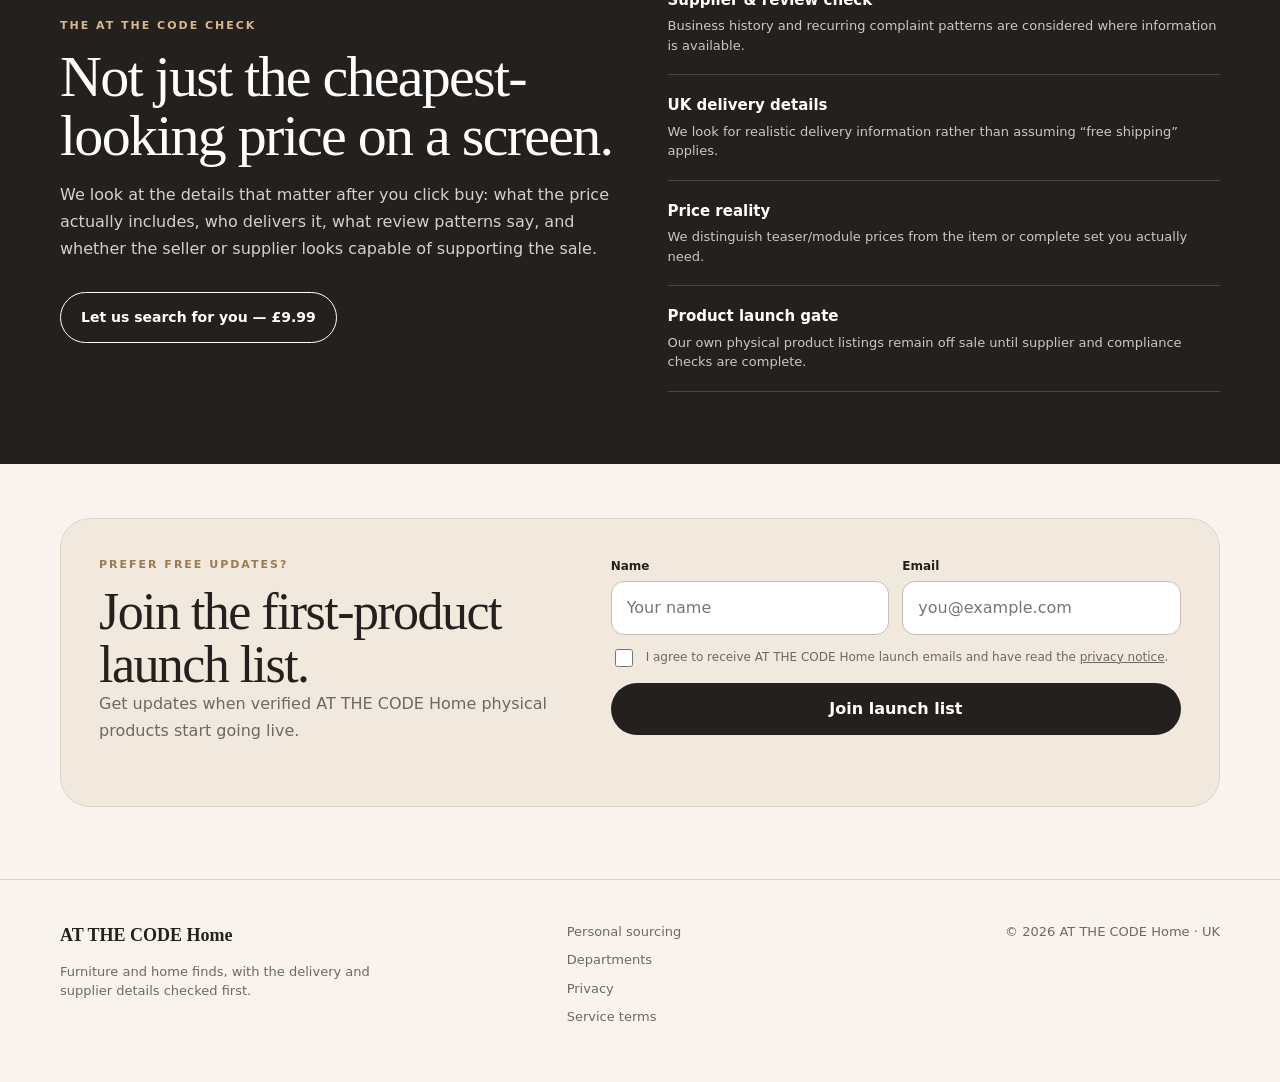
==== commit 2fdb6507: "Turn homepage into live launch marketing funnel" ====
--- a/index.html
+++ b/index.html
@@ -4,25 +4,26 @@
   <meta charset="utf-8">
   <meta name="viewport" content="width=device-width,initial-scale=1,viewport-fit=cover">
   <meta name="theme-color" content="#23201d">
-  <title>AT THE CODE Home | Furniture, lighting & home finds for UK homes</title>
-  <meta name="description" content="AT THE CODE Home curates furniture, bedroom, storage, lighting and home finds for UK customers, with supplier, delivery and product checks before listings go live.">
+  <title>AT THE CODE Home | Furniture sourcing & UK home finds</title>
+  <meta name="description" content="Tell AT THE CODE Home what furniture or home item you need and we’ll find 3–5 checked UK-deliverable options. Personal sourcing launch offer: £9.99.">
+  <meta property="og:title" content="AT THE CODE Home — Personal Home Sourcing">
+  <meta property="og:description" content="Tell us what you need, your budget and your room size. We check prices, delivery and suppliers and send 3–5 options within 24 hours. Launch price £9.99.">
+  <meta property="og:type" content="website">
+  <meta property="og:url" content="https://at-the-code-home.pages.dev/">
   <link rel="stylesheet" href="/styles.css">
 </head>
 <body>
   <a class="skip" href="#main">Skip to content</a>
-  <div class="announce">UK launch preview · supplier, price, delivery and product checks before anything goes live</div>
+  <div class="announce"><a href="/sourcing.html">LIVE LAUNCH OFFER · Personal Home Sourcing £9.99 · Get 3–5 checked options within 24 hours →</a></div>
 
   <header class="site-header">
     <div class="wrap nav-wrap">
-      <a class="brand" href="#top" aria-label="AT THE CODE Home">
-        AT THE CODE Home
-        <span>CURATED HOME</span>
-      </a>
+      <a class="brand" href="#top" aria-label="AT THE CODE Home">AT THE CODE Home<span>CURATED HOME</span></a>
       <nav class="links" aria-label="Main navigation">
-        <a href="#discover">Discover</a>
-        <a href="#how">How it works</a>
+        <a href="/sourcing.html">Personal sourcing</a>
+        <a href="#discover">Departments</a>
         <a href="#promise">Our checks</a>
-        <a class="nav-cta" href="#launch">Join launch list</a>
+        <a class="nav-cta" href="/sourcing.html">Start for £9.99</a>
       </nav>
     </div>
   </header>
@@ -31,145 +32,74 @@
     <section class="hero" id="top">
       <div class="wrap hero-grid">
         <div class="hero-copy">
-          <p class="kicker">A better way to find standout pieces</p>
-          <h1>Home finds worth stopping for.</h1>
-          <p class="lead">Statement sofas, bedroom furniture, storage, lighting and practical home finds — curated for UK customers without filling a warehouse first.</p>
+          <p class="kicker">Personal Home Sourcing — now live</p>
+          <h1>Tell us what you need. We find the options.</h1>
+          <p class="lead">Looking for a sofa, wardrobe, bed, lamp or other home item? Give us your budget, measurements and style. We’ll research 3–5 UK-deliverable options and check the price, delivery details and supplier/review signals for you.</p>
           <div class="cta-row">
-            <a class="btn dark" href="#discover">Explore the launch range</a>
-            <a class="btn" href="#launch">Get launch alerts</a>
+            <a class="btn dark" href="/sourcing.html">Start my search — £9.99</a>
+            <a class="btn" href="#discover">See what we’re building</a>
           </div>
           <div class="mini-proof" aria-label="Launch principles">
-            <span>✓ UK delivery checked</span>
-            <span>✓ Supplier terms checked</span>
-            <span>✓ Product & media rights checked</span>
+            <span>✓ 3–5 checked options</span>
+            <span>✓ UK delivery considered</span>
+            <span>✓ 24-hour target</span>
           </div>
         </div>
 
         <div class="hero-art" aria-hidden="true">
-          <div class="sun"></div>
-          <div class="floor"></div>
-          <div class="sofa-shape sofa-left"></div>
-          <div class="sofa-shape sofa-mid"></div>
-          <div class="sofa-shape sofa-right"></div>
-          <div class="sofa-base"></div>
-          <div class="cushion cushion-a"></div>
-          <div class="cushion cushion-b"></div>
-          <div class="art-label">LIVING · BEDROOM · LIGHTING · HOME</div>
+          <div class="sun"></div><div class="floor"></div><div class="sofa-shape sofa-left"></div><div class="sofa-shape sofa-mid"></div><div class="sofa-shape sofa-right"></div><div class="sofa-base"></div><div class="cushion cushion-a"></div><div class="cushion cushion-b"></div><div class="art-label">YOU ASK · WE CHECK · YOU CHOOSE</div>
         </div>
+      </div>
+    </section>
+
+    <section class="section alt" id="service">
+      <div class="wrap">
+        <p class="kicker">Today’s paid service</p>
+        <div class="section-heading"><h2>Stop scrolling through hundreds of listings.</h2><p>For the £9.99 launch price, send one focused home-item request. We do the comparison work and email you a shortlist within 24 hours once we have enough information to begin.</p></div>
+        <div class="steps">
+          <article class="step"><span>1</span><h3>Tell us</h3><p>Item, budget, measurements, colour/style and UK postcode.</p></article>
+          <article class="step"><span>2</span><h3>We research</h3><p>We check suitable options, delivery information and supplier/review signals.</p></article>
+          <article class="step"><span>3</span><h3>You receive</h3><p>3–5 options with price and practical notes, rather than a random link dump.</p></article>
+          <article class="step"><span>4</span><h3>You choose</h3><p>Buy an option or buy nothing. The £9.99 is for the sourcing service, not the product.</p></article>
+        </div>
+        <div class="cta-row" style="margin-top:28px"><a class="btn dark" href="/sourcing.html">Get my shortlist — £9.99</a><a class="btn" href="/sourcing-terms.html">Read service terms</a></div>
       </div>
     </section>
 
     <section class="section" id="discover">
       <div class="wrap">
-        <p class="kicker">Opening departments</p>
-        <div class="section-heading">
-          <h2>Building the first UK-checked collection.</h2>
-          <p>We are opening category by category. A product only moves from “coming soon” to a live listing after its supplier terms, real selling price, stock route and UK delivery details are confirmed.</p>
-        </div>
-
+        <p class="kicker">The one-stop home shop we’re building</p>
+        <div class="section-heading"><h2>One place for the home — without the supplier gamble.</h2><p>Physical-product checkout is being opened category by category. Individual items only go live after supplier terms, selling price, stock route and UK delivery details are confirmed.</p></div>
         <div class="product-grid">
-          <article class="product-card">
-            <div class="product-visual cloud"><span>01</span></div>
-            <div class="product-copy"><p class="eyebrow">SUPPLIERS BEING ONBOARDED</p><h3>Sofas & Seating</h3><p>Cloud, curved, modular, sofa beds, U-shapes and electric recliners with UK delivery checks.</p><a href="#launch">Notify me</a></div>
-          </article>
-          <article class="product-card">
-            <div class="product-visual modular"><span>02</span></div>
-            <div class="product-copy"><p class="eyebrow">COMING SOON</p><h3>Wardrobes & Storage</h3><p>Wardrobes, chests, sideboards, TV units and space-smart storage from UK trade suppliers.</p><a href="#launch">Notify me</a></div>
-          </article>
-          <article class="product-card">
-            <div class="product-visual curved"><span>03</span></div>
-            <div class="product-copy"><p class="eyebrow">COMING SOON</p><h3>Beds & Bedroom</h3><p>Beds, bedside tables, dressing tables, bedroom sets and coordinated furniture ranges.</p><a href="#launch">Notify me</a></div>
-          </article>
-          <article class="product-card">
-            <div class="product-visual moving"><span>04</span></div>
-            <div class="product-copy"><p class="eyebrow">COMING SOON</p><h3>Lighting & Lampshades</h3><p>Table lamps, floor lamps, shades and statement lighting. Electrical products launch only after UK checks.</p><a href="#launch">Notify me</a></div>
-          </article>
-          <article class="product-card">
-            <div class="product-visual box"><span>05</span></div>
-            <div class="product-copy"><p class="eyebrow">COMING SOON</p><h3>Dining & Occasional</h3><p>Dining tables, chairs, coffee tables, consoles and useful pieces for everyday rooms.</p><a href="#launch">Notify me</a></div>
-          </article>
-          <article class="product-card">
-            <div class="product-visual appliance"><span>06</span></div>
-            <div class="product-copy"><p class="eyebrow">UK CHECKS IN PROGRESS</p><h3>Kitchen & Appliances</h3><p>Selected kitchen and home appliances from established UK distributors, added only after electrical, warranty and recycling obligations are checked.</p><a href="#launch">Notify me</a></div>
-          </article>
-        </div>
-      </div>
-    </section>
-
-    <section class="section alt" id="how">
-      <div class="wrap">
-        <p class="kicker">No speculative warehouse stock</p>
-        <div class="section-heading"><h2>How AT THE CODE Home works.</h2><p>We use a supplier-direct model so we can curate more choice without buying rooms full of stock before customers want it.</p></div>
-        <div class="steps">
-          <article class="step"><span>1</span><h3>We source</h3><p>We look for established UK trade suppliers and products with practical delivery routes.</p></article>
-          <article class="step"><span>2</span><h3>We verify</h3><p>We check supplier terms, price rules, delivery, returns, product information and media permission.</p></article>
-          <article class="step"><span>3</span><h3>You order</h3><p>Once a verified product is live, you order through AT THE CODE Home at the displayed price.</p></article>
-          <article class="step"><span>4</span><h3>Partner fulfils</h3><p>Our approved fulfilment partner delivers the order to the customer under the confirmed delivery terms.</p></article>
+          <article class="product-card"><div class="product-visual cloud"><span>01</span></div><div class="product-copy"><p class="eyebrow">SUPPLIERS BEING ONBOARDED</p><h3>Sofas & Seating</h3><p>Cloud, curved, modular, sofa beds, U-shapes and recliners with UK delivery checks.</p><a href="/sourcing.html">Need one now? Use sourcing</a></div></article>
+          <article class="product-card"><div class="product-visual modular"><span>02</span></div><div class="product-copy"><p class="eyebrow">COMING SOON</p><h3>Wardrobes & Storage</h3><p>Wardrobes, chests, sideboards, TV units and space-smart storage.</p><a href="/sourcing.html">Need one now? Use sourcing</a></div></article>
+          <article class="product-card"><div class="product-visual curved"><span>03</span></div><div class="product-copy"><p class="eyebrow">COMING SOON</p><h3>Beds & Bedroom</h3><p>Beds, bedside tables, dressing tables and coordinated bedroom ranges.</p><a href="/sourcing.html">Need one now? Use sourcing</a></div></article>
+          <article class="product-card"><div class="product-visual moving"><span>04</span></div><div class="product-copy"><p class="eyebrow">COMING SOON</p><h3>Lighting & Lampshades</h3><p>Table lamps, floor lamps, shades and statement lighting.</p><a href="/sourcing.html">Need one now? Use sourcing</a></div></article>
+          <article class="product-card"><div class="product-visual box"><span>05</span></div><div class="product-copy"><p class="eyebrow">COMING SOON</p><h3>Dining, Rugs & Home</h3><p>Dining, rugs, curtains, bedding, décor, garden and practical home finds.</p><a href="/sourcing.html">Need one now? Use sourcing</a></div></article>
+          <article class="product-card"><div class="product-visual appliance"><span>06</span></div><div class="product-copy"><p class="eyebrow">EXTRA UK CHECKS</p><h3>Kitchen & Appliances</h3><p>Selected kitchen and electrical products added only after warranty and UK compliance checks.</p><a href="/sourcing.html">Ask us to research one</a></div></article>
         </div>
       </div>
     </section>
 
     <section class="section" id="promise">
       <div class="wrap promise-grid">
-        <div class="promise-copy">
-          <p class="kicker light">The AT THE CODE check</p>
-          <h2>Not just a cheap price on a screen.</h2>
-          <p>Before a product is switched on for sale, we want the details that matter after checkout: the real price, who delivers it, what happens if it arrives damaged, and whether the supplier can support the sale properly.</p>
-          <a class="btn light-btn" href="#launch">Join the first-drop list</a>
-        </div>
+        <div class="promise-copy"><p class="kicker light">The AT THE CODE check</p><h2>Not just the cheapest-looking price on a screen.</h2><p>We look at the details that matter after you click buy: what the price actually includes, who delivers it, what review patterns say, and whether the seller or supplier looks capable of supporting the sale.</p><a class="btn light-btn" href="/sourcing.html">Let us search for you — £9.99</a></div>
         <div class="checks">
-          <div class="check"><b>Supplier & review check</b><span>Business history, public feedback and recurring complaint patterns are reviewed before launch.</span></div>
-          <div class="check"><b>UK delivery & returns</b><span>Delivery area, lead time, damage process, cancellation and return terms are checked per supplier.</span></div>
-          <div class="check"><b>Furniture compliance</b><span>Relevant upholstered furniture safety information is requested before products are listed.</span></div>
-          <div class="check"><b>Electrical launch gate</b><span>Mains-powered lighting and appliances stay off sale until UK product and recycling obligations are covered.</span></div>
-          <div class="check"><b>Media permission</b><span>Supplier photos and videos are used only where reseller marketing rights are confirmed.</span></div>
-        </div>
-      </div>
-    </section>
-
-    <section class="section faq-section">
-      <div class="wrap">
-        <p class="kicker">Before launch</p>
-        <div class="section-heading"><h2>What customers should know.</h2></div>
-        <div class="faq-grid">
-          <details><summary>Can I buy products today?</summary><p>The store is in its supplier-onboarding stage. Checkout will be enabled only for products that have completed the launch checks.</p></details>
-          <details><summary>Will you sell only sofas?</summary><p>No. The opening plan covers living room, bedroom, storage, lighting, dining and selected kitchen/home appliances.</p></details>
-          <details><summary>Will delivery be free?</summary><p>Delivery will be stated on each live listing. We will not describe delivery as free unless the supplier terms confirm it for that product and destination.</p></details>
-          <details><summary>What about electrical items?</summary><p>Electrical lighting and appliances will launch later than non-electrical home items while we complete the extra UK product, warranty and recycling checks.</p></details>
+          <div class="check"><b>Supplier & review check</b><span>Business history and recurring complaint patterns are considered where information is available.</span></div>
+          <div class="check"><b>UK delivery details</b><span>We look for realistic delivery information rather than assuming “free shipping” applies.</span></div>
+          <div class="check"><b>Price reality</b><span>We distinguish teaser/module prices from the item or complete set you actually need.</span></div>
+          <div class="check"><b>Product launch gate</b><span>Our own physical product listings remain off sale until supplier and compliance checks are complete.</span></div>
         </div>
       </div>
     </section>
 
     <section class="section launch-section" id="launch">
-      <div class="wrap">
-        <div class="launch-card">
-          <div>
-            <p class="kicker">Launch list</p>
-            <h2>Get the first verified home drops.</h2>
-            <p class="sub">No payment is taken here. We’ll use your email only for AT THE CODE Home launch updates unless you choose otherwise later.</p>
-          </div>
-
-          <form id="launchForm" novalidate>
-            <label><span>Name</span><input id="name" name="name" autocomplete="name" maxlength="80" placeholder="Your name" required></label>
-            <label><span>Email</span><input id="email" name="email" type="email" autocomplete="email" maxlength="160" placeholder="you@example.com" required></label>
-            <input class="hp" id="website" name="website" tabindex="-1" autocomplete="off" aria-hidden="true">
-            <label class="consent"><input id="consent" name="consent" type="checkbox" required><span>I agree to receive AT THE CODE Home launch emails and have read the <a href="/privacy.html">privacy notice</a>.</span></label>
-            <button id="submitBtn" type="submit">Join launch list</button>
-            <div id="msg" class="msg" role="status" aria-live="polite"></div>
-          </form>
-        </div>
-      </div>
+      <div class="wrap"><div class="launch-card"><div><p class="kicker">Prefer free updates?</p><h2>Join the first-product launch list.</h2><p class="sub">Get updates when verified AT THE CODE Home physical products start going live.</p></div>
+      <form id="launchForm" novalidate><label><span>Name</span><input id="name" name="name" autocomplete="name" maxlength="80" placeholder="Your name" required></label><label><span>Email</span><input id="email" name="email" type="email" autocomplete="email" maxlength="160" placeholder="you@example.com" required></label><input class="hp" id="website" name="website" tabindex="-1" autocomplete="off" aria-hidden="true"><label class="consent"><input id="consent" name="consent" type="checkbox" required><span>I agree to receive AT THE CODE Home launch emails and have read the <a href="/privacy.html">privacy notice</a>.</span></label><button id="submitBtn" type="submit">Join launch list</button><div id="msg" class="msg" role="status" aria-live="polite"></div></form></div></div>
     </section>
   </main>
 
-  <footer>
-    <div class="wrap footer-grid">
-      <div><b>AT THE CODE Home</b><p>Furniture and home finds, sourced with the real UK delivery and supplier details in mind.</p></div>
-      <div class="footer-links"><a href="#discover">Discover</a><a href="#promise">Our checks</a><a href="/privacy.html">Privacy</a></div>
-      <div class="copyright">© <span id="year"></span> AT THE CODE Home · UK launch preview</div>
-    </div>
-  </footer>
-
+  <footer><div class="wrap footer-grid"><div><b>AT THE CODE Home</b><p>Furniture and home finds, with the delivery and supplier details checked first.</p></div><div class="footer-links"><a href="/sourcing.html">Personal sourcing</a><a href="#discover">Departments</a><a href="/privacy.html">Privacy</a><a href="/sourcing-terms.html">Service terms</a></div><div class="copyright">© <span id="year"></span> AT THE CODE Home · UK</div></div></footer>
   <script src="/app.js" defer></script>
 </body>
 </html>
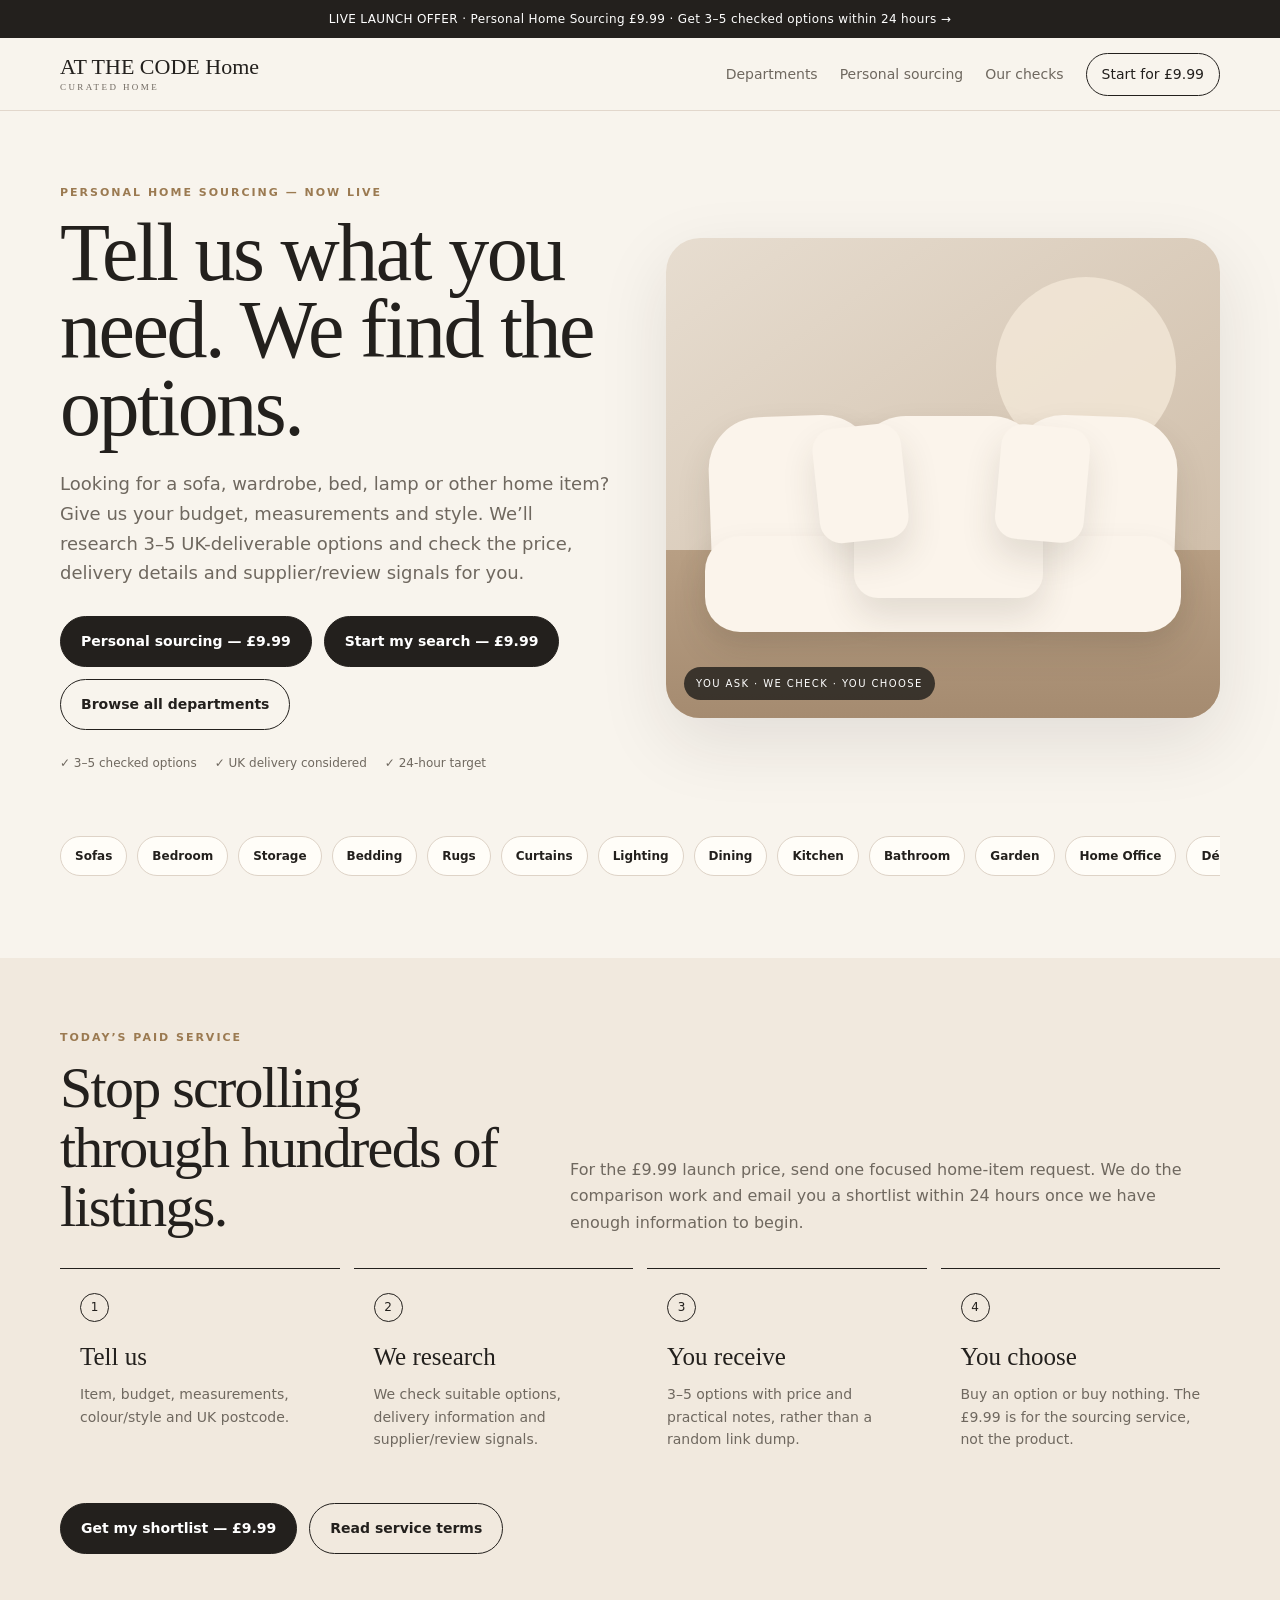
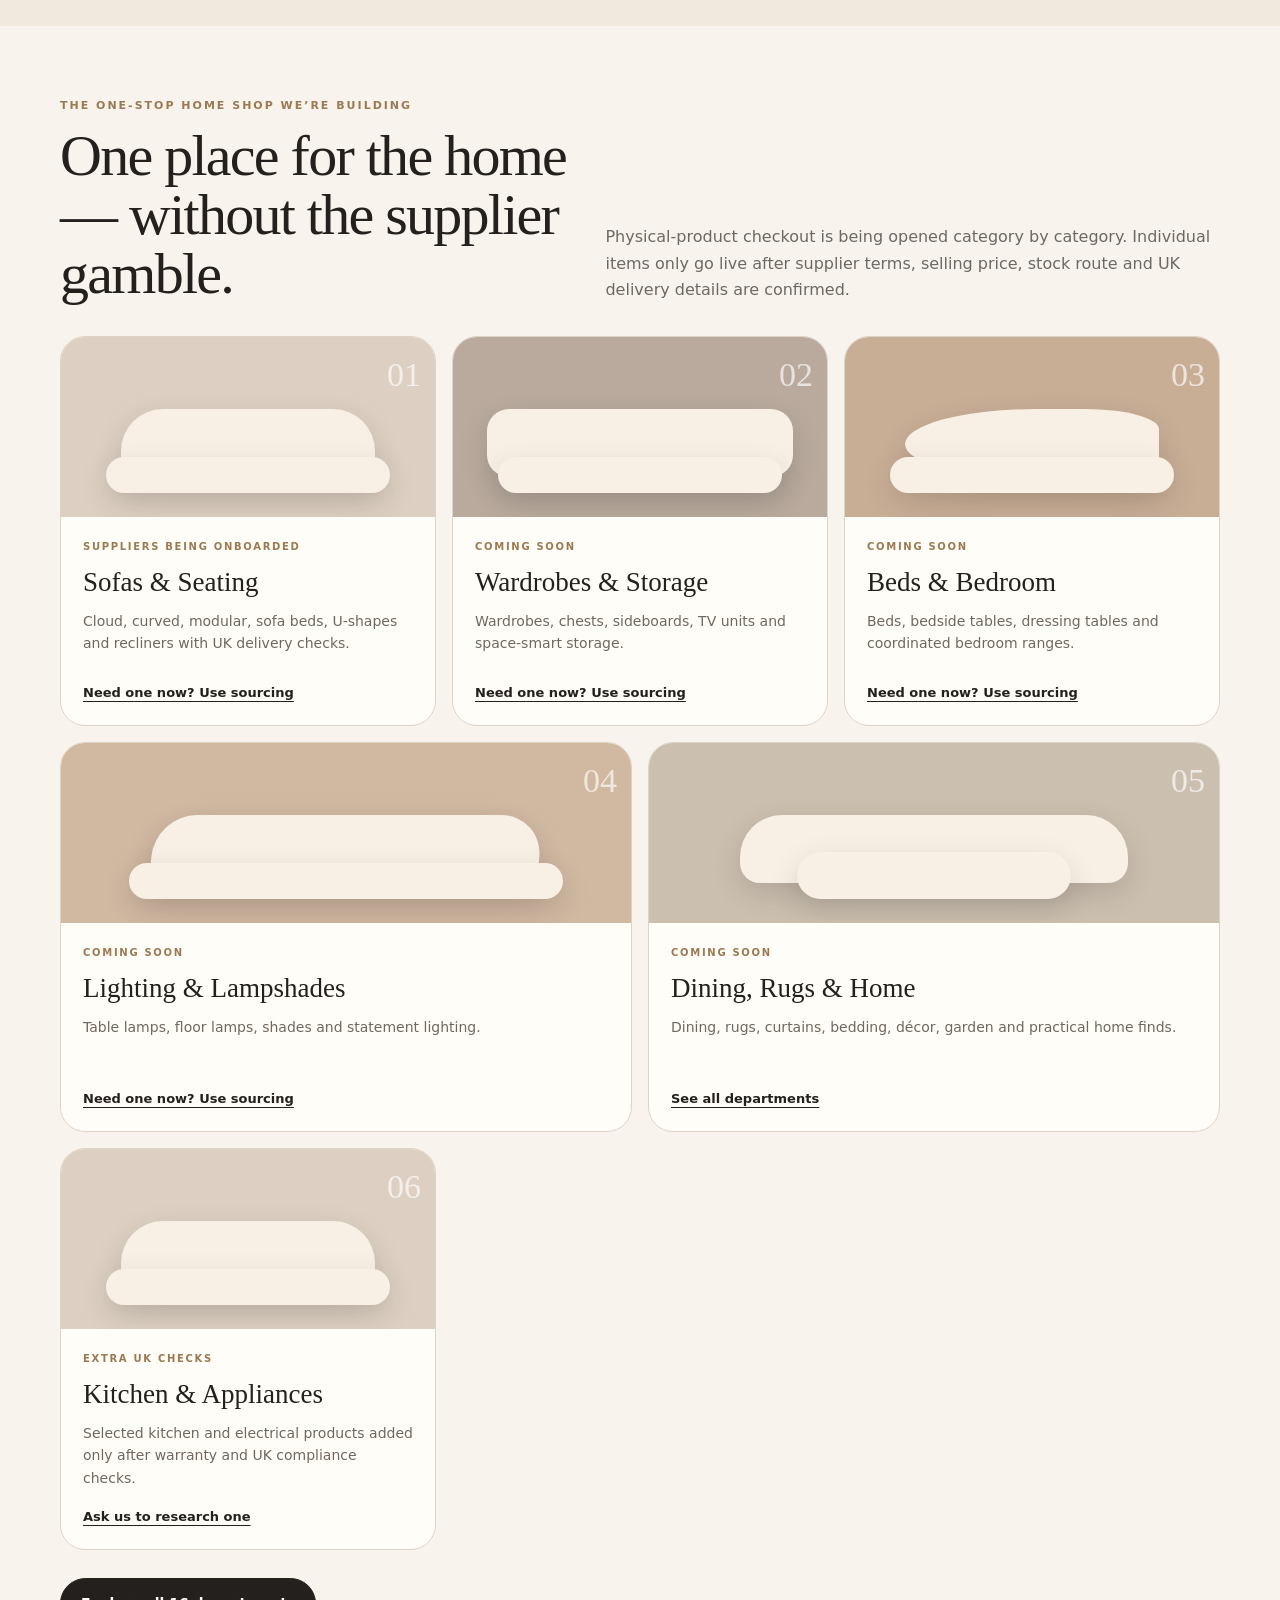
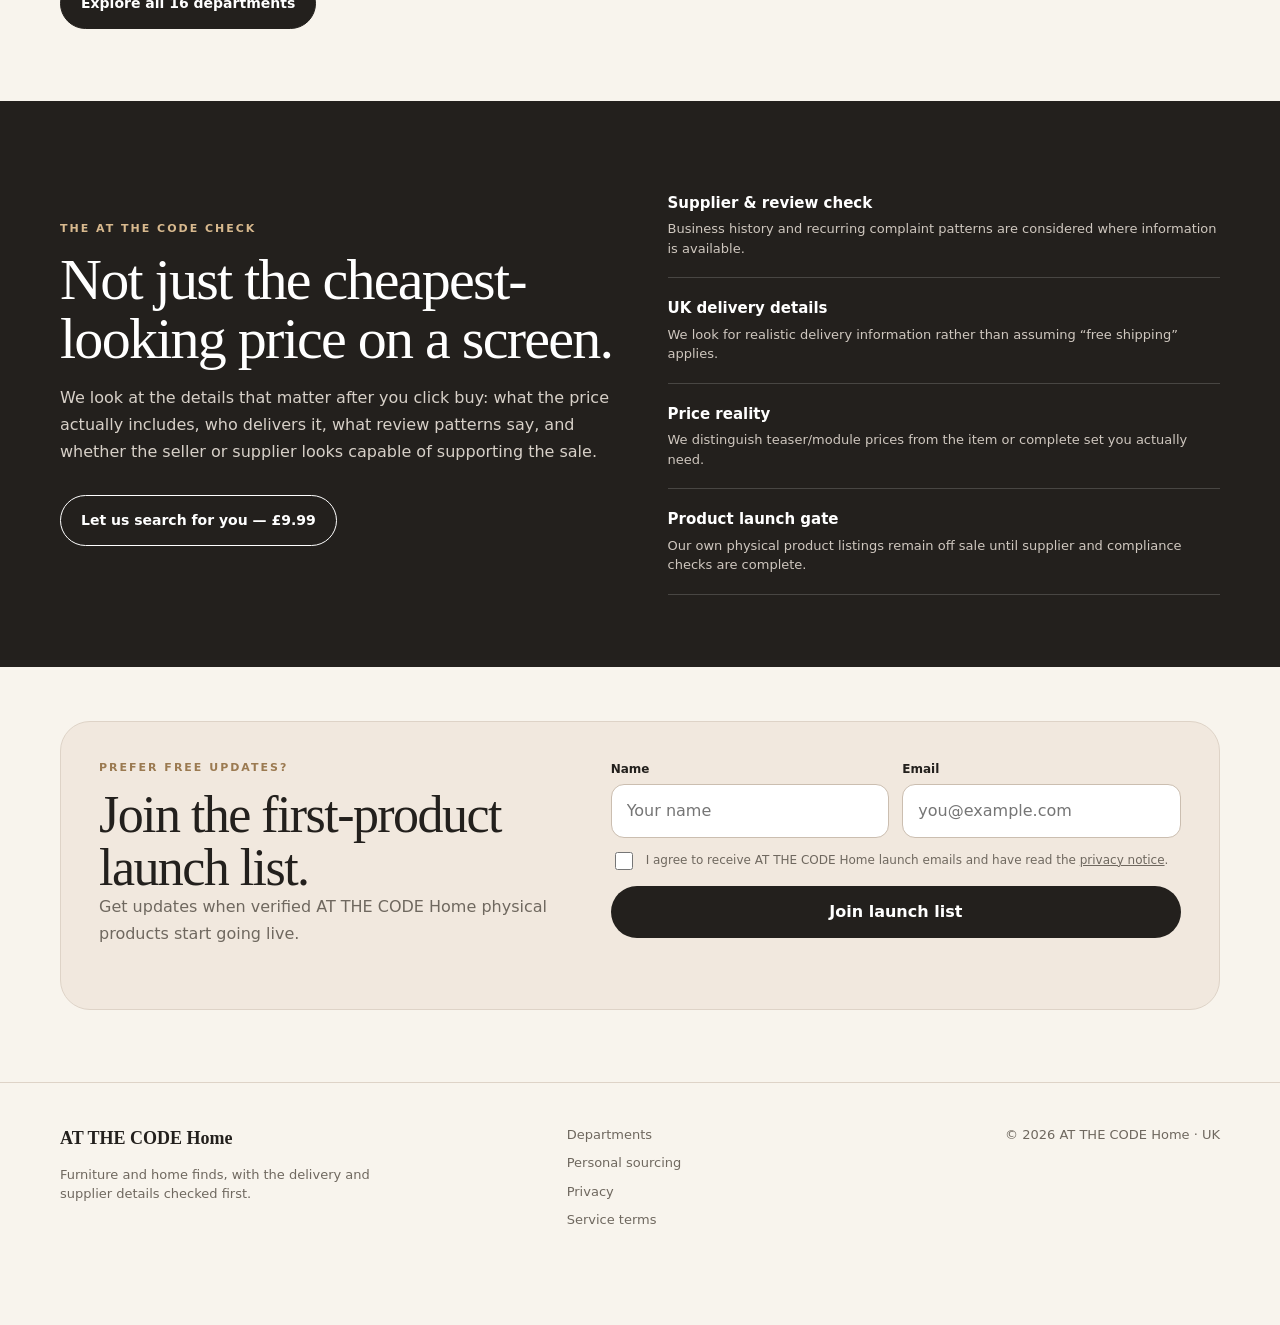
==== commit e6427772: "Expand homepage navigation and departments" ====
--- a/index.html
+++ b/index.html
@@ -20,8 +20,8 @@
     <div class="wrap nav-wrap">
       <a class="brand" href="#top" aria-label="AT THE CODE Home">AT THE CODE Home<span>CURATED HOME</span></a>
       <nav class="links" aria-label="Main navigation">
+        <a href="/departments.html">Departments</a>
         <a href="/sourcing.html">Personal sourcing</a>
-        <a href="#discover">Departments</a>
         <a href="#promise">Our checks</a>
         <a class="nav-cta" href="/sourcing.html">Start for £9.99</a>
       </nav>
@@ -37,7 +37,7 @@
           <p class="lead">Looking for a sofa, wardrobe, bed, lamp or other home item? Give us your budget, measurements and style. We’ll research 3–5 UK-deliverable options and check the price, delivery details and supplier/review signals for you.</p>
           <div class="cta-row">
             <a class="btn dark" href="/sourcing.html">Start my search — £9.99</a>
-            <a class="btn" href="#discover">See what we’re building</a>
+            <a class="btn" href="/departments.html">Browse all departments</a>
           </div>
           <div class="mini-proof" aria-label="Launch principles">
             <span>✓ 3–5 checked options</span>
@@ -48,6 +48,14 @@
 
         <div class="hero-art" aria-hidden="true">
           <div class="sun"></div><div class="floor"></div><div class="sofa-shape sofa-left"></div><div class="sofa-shape sofa-mid"></div><div class="sofa-shape sofa-right"></div><div class="sofa-base"></div><div class="cushion cushion-a"></div><div class="cushion cushion-b"></div><div class="art-label">YOU ASK · WE CHECK · YOU CHOOSE</div>
+        </div>
+      </div>
+    </section>
+
+    <section class="section" style="padding-top:0">
+      <div class="wrap">
+        <div class="quick-strip" aria-label="Home departments">
+          <a href="/departments.html">Sofas</a><a href="/departments.html">Bedroom</a><a href="/departments.html">Storage</a><a href="/departments.html">Bedding</a><a href="/departments.html">Rugs</a><a href="/departments.html">Curtains</a><a href="/departments.html">Lighting</a><a href="/departments.html">Dining</a><a href="/departments.html">Kitchen</a><a href="/departments.html">Bathroom</a><a href="/departments.html">Garden</a><a href="/departments.html">Home Office</a><a href="/departments.html">Décor</a><a href="/departments.html">Pet & Home</a>
         </div>
       </div>
     </section>
@@ -75,9 +83,10 @@
           <article class="product-card"><div class="product-visual modular"><span>02</span></div><div class="product-copy"><p class="eyebrow">COMING SOON</p><h3>Wardrobes & Storage</h3><p>Wardrobes, chests, sideboards, TV units and space-smart storage.</p><a href="/sourcing.html">Need one now? Use sourcing</a></div></article>
           <article class="product-card"><div class="product-visual curved"><span>03</span></div><div class="product-copy"><p class="eyebrow">COMING SOON</p><h3>Beds & Bedroom</h3><p>Beds, bedside tables, dressing tables and coordinated bedroom ranges.</p><a href="/sourcing.html">Need one now? Use sourcing</a></div></article>
           <article class="product-card"><div class="product-visual moving"><span>04</span></div><div class="product-copy"><p class="eyebrow">COMING SOON</p><h3>Lighting & Lampshades</h3><p>Table lamps, floor lamps, shades and statement lighting.</p><a href="/sourcing.html">Need one now? Use sourcing</a></div></article>
-          <article class="product-card"><div class="product-visual box"><span>05</span></div><div class="product-copy"><p class="eyebrow">COMING SOON</p><h3>Dining, Rugs & Home</h3><p>Dining, rugs, curtains, bedding, décor, garden and practical home finds.</p><a href="/sourcing.html">Need one now? Use sourcing</a></div></article>
+          <article class="product-card"><div class="product-visual box"><span>05</span></div><div class="product-copy"><p class="eyebrow">COMING SOON</p><h3>Dining, Rugs & Home</h3><p>Dining, rugs, curtains, bedding, décor, garden and practical home finds.</p><a href="/departments.html">See all departments</a></div></article>
           <article class="product-card"><div class="product-visual appliance"><span>06</span></div><div class="product-copy"><p class="eyebrow">EXTRA UK CHECKS</p><h3>Kitchen & Appliances</h3><p>Selected kitchen and electrical products added only after warranty and UK compliance checks.</p><a href="/sourcing.html">Ask us to research one</a></div></article>
         </div>
+        <div class="cta-row"><a class="btn dark" href="/departments.html">Explore all 16 departments</a></div>
       </div>
     </section>
 
@@ -99,7 +108,8 @@
     </section>
   </main>
 
-  <footer><div class="wrap footer-grid"><div><b>AT THE CODE Home</b><p>Furniture and home finds, with the delivery and supplier details checked first.</p></div><div class="footer-links"><a href="/sourcing.html">Personal sourcing</a><a href="#discover">Departments</a><a href="/privacy.html">Privacy</a><a href="/sourcing-terms.html">Service terms</a></div><div class="copyright">© <span id="year"></span> AT THE CODE Home · UK</div></div></footer>
+  <footer><div class="wrap footer-grid"><div><b>AT THE CODE Home</b><p>Furniture and home finds, with the delivery and supplier details checked first.</p></div><div class="footer-links"><a href="/departments.html">Departments</a><a href="/sourcing.html">Personal sourcing</a><a href="/privacy.html">Privacy</a><a href="/sourcing-terms.html">Service terms</a></div><div class="copyright">© <span id="year"></span> AT THE CODE Home · UK</div></div></footer>
+  <a class="mobile-cta" href="/sourcing.html">Find it for me — £9.99</a>
   <script src="/app.js" defer></script>
 </body>
 </html>
--- a/styles.css
+++ b/styles.css
@@ -9,28 +9,32 @@
 button,input{font:inherit}
 .wrap{width:min(1160px,92vw);margin:auto}
 .skip{position:absolute;left:-9999px;top:8px;background:#fff;padding:10px 14px;z-index:100}.skip:focus{left:8px}
-.announce{background:var(--ink);color:#fff;text-align:center;padding:10px 16px;font-size:12px;letter-spacing:.03em}
-.site-header{position:sticky;top:0;z-index:50;background:rgba(248,244,237,.92);backdrop-filter:blur(14px);border-bottom:1px solid rgba(222,211,199,.85)}
+.announce{background:var(--ink);color:#fff;text-align:center;padding:10px 16px;font-size:12px;letter-spacing:.03em}.announce a{text-decoration:none}
+.site-header{position:sticky;top:0;z-index:50;background:rgba(248,244,237,.94);backdrop-filter:blur(14px);border-bottom:1px solid rgba(222,211,199,.85)}
 .nav-wrap{height:72px;display:flex;align-items:center;justify-content:space-between;gap:24px}
 .brand{font-family:Georgia,serif;font-size:22px;line-height:1.05}.brand span{display:block;margin-top:5px;font-family:inherit;font-size:9px;letter-spacing:2.4px;color:var(--muted)}
 .links{display:flex;align-items:center;gap:22px;font-size:14px;color:var(--muted)}.links a:hover{color:var(--ink)}
 .nav-cta{border:1px solid var(--ink);border-radius:999px;padding:10px 15px;color:var(--ink)!important}
 .hero{padding:74px 0 62px;overflow:hidden}.hero-grid{display:grid;grid-template-columns:minmax(0,1fr) minmax(0,1fr);gap:52px;align-items:center}
 .kicker{margin:0 0 12px;text-transform:uppercase;letter-spacing:2px;font-size:11px;color:var(--accent);font-weight:800}.kicker.light{color:#d8b98e}
-h1,h2{font-family:Georgia,serif;font-weight:400;letter-spacing:-.03em}h1{font-size:clamp(48px,7vw,82px);line-height:.95;margin:12px 0 22px;max-width:700px}h2{font-size:clamp(38px,5vw,58px);line-height:1.02;margin:0}
-.lead{font-size:18px;line-height:1.65;color:var(--muted);max-width:630px}.cta-row{display:flex;gap:12px;flex-wrap:wrap;margin-top:28px}.btn{display:inline-flex;align-items:center;justify-content:center;border:1px solid var(--ink);padding:14px 20px;border-radius:999px;font-weight:800;font-size:14px}.btn.dark{background:var(--ink);color:#fff}.btn:hover{transform:translateY(-1px)}
+h1,h2{font-family:Georgia,serif;font-weight:400;letter-spacing:-.03em}h1{font-size:clamp(48px,7vw,82px);line-height:.95;margin:12px 0 22px;max-width:760px}h2{font-size:clamp(38px,5vw,58px);line-height:1.02;margin:0}
+.lead{font-size:18px;line-height:1.65;color:var(--muted);max-width:650px}.cta-row{display:flex;gap:12px;flex-wrap:wrap;margin-top:28px}.btn{display:inline-flex;align-items:center;justify-content:center;border:1px solid var(--ink);padding:14px 20px;border-radius:999px;font-weight:800;font-size:14px;transition:transform .15s ease,background .15s ease}.btn.dark{background:var(--ink);color:#fff}.btn:hover{transform:translateY(-1px)}
 .mini-proof{display:flex;flex-wrap:wrap;gap:10px 18px;margin-top:24px;font-size:12px;color:var(--muted)}
 .hero-art{height:480px;border-radius:34px;background:linear-gradient(145deg,#e7ddd0,#cbb8a2);position:relative;overflow:hidden;box-shadow:var(--shadow)}.sun{position:absolute;width:180px;height:180px;border-radius:50%;background:#f4e9d9;right:8%;top:8%;opacity:.8}.floor{position:absolute;left:0;right:0;bottom:0;height:35%;background:linear-gradient(#b89f84,#a58b70)}
 .sofa-shape,.sofa-base,.cushion{position:absolute;background:#fbf4eb;box-shadow:0 18px 34px rgba(63,51,42,.13)}.sofa-shape{bottom:25%;height:38%;border-radius:52px 52px 24px 24px}.sofa-left{left:8%;width:30%;transform:rotate(-2deg)}.sofa-mid{left:34%;width:34%;z-index:2}.sofa-right{right:8%;width:30%;transform:rotate(2deg)}.sofa-base{left:7%;right:7%;bottom:18%;height:20%;border-radius:35px}.cushion{width:16%;height:24%;bottom:37%;border-radius:22px;z-index:4}.cushion-a{left:27%;transform:rotate(-6deg)}.cushion-b{right:24%;transform:rotate(5deg)}.art-label{position:absolute;z-index:5;left:18px;bottom:18px;background:rgba(35,32,29,.82);color:white;padding:9px 12px;border-radius:999px;font-size:10px;letter-spacing:1.4px}
 .section{padding:72px 0}.section.alt{background:#f1e9de}.section-heading{display:flex;justify-content:space-between;gap:30px;align-items:end;margin-bottom:32px}.section-heading p,.sub{max-width:650px;color:var(--muted);line-height:1.65;margin:0}
+.quick-strip{display:flex;gap:10px;overflow:auto;padding:2px 0 10px;scrollbar-width:none}.quick-strip::-webkit-scrollbar{display:none}.quick-strip a{flex:0 0 auto;border:1px solid var(--line);background:var(--card);border-radius:999px;padding:10px 14px;font-size:12px;font-weight:800}.quick-strip a:hover{border-color:var(--ink)}
 .product-grid{display:grid;grid-template-columns:repeat(6,1fr);gap:16px}.product-card{grid-column:span 2;background:var(--card);border:1px solid var(--line);border-radius:25px;overflow:hidden;min-height:390px;display:flex;flex-direction:column}.product-card:nth-child(4),.product-card:nth-child(5){grid-column:span 3}.product-visual{height:180px;position:relative;overflow:hidden;background:#ddd0c2}.product-visual:before,.product-visual:after{content:"";position:absolute;background:#f8efe5;box-shadow:0 10px 30px #0002}.product-visual:before{left:16%;right:16%;bottom:22%;height:38%;border-radius:42px 42px 20px 20px}.product-visual:after{left:12%;right:12%;bottom:13%;height:20%;border-radius:28px}.product-visual span{position:absolute;right:14px;top:12px;font-family:Georgia,serif;font-size:34px;color:#ffffffaa}.product-visual.curved{background:#c9ae96}.product-visual.curved:before{border-radius:70% 40% 38% 65%}.product-visual.modular{background:#b9aa9d}.product-visual.modular:before{left:9%;right:9%;border-radius:22px}.product-visual.moving{background:#d0b8a1}.product-visual.moving:before{transform:skewX(-5deg)}.product-visual.box{background:#cbbfaf}.product-visual.box:after{left:26%;right:26%;height:26%}.product-copy{padding:22px;display:flex;flex-direction:column;flex:1}.eyebrow{font-size:10px;letter-spacing:1.7px;font-weight:800;color:var(--accent);margin:0 0 8px}.product-copy h3{font-family:Georgia,serif;font-size:27px;font-weight:400;margin:0 0 8px}.product-copy p:not(.eyebrow){font-size:14px;color:var(--muted);line-height:1.6;margin:0}.product-copy a{margin-top:auto;padding-top:18px;font-weight:800;font-size:13px;text-decoration:underline;text-underline-offset:4px}
+.dept-grid{display:grid;grid-template-columns:repeat(4,1fr);gap:14px}.dept-card{background:var(--card);border:1px solid var(--line);border-radius:22px;padding:22px;display:flex;flex-direction:column;min-height:245px}.dept-icon{font-size:28px;margin-bottom:16px}.status{display:inline-flex;align-self:flex-start;border:1px solid var(--line);border-radius:999px;padding:6px 9px;font-size:9px;font-weight:900;letter-spacing:1.2px;text-transform:uppercase;color:var(--muted);background:#fff}.status.live{background:#eaf5eb;border-color:#cbe1cd;color:#35643d}.status.checking{background:#f8f0dd;border-color:#ead8a6;color:#7b642f}.dept-card h3{font-family:Georgia,serif;font-size:25px;font-weight:400;margin:16px 0 8px}.dept-card p{font-size:13px;line-height:1.6;color:var(--muted);margin:0}.dept-card a{margin-top:auto;padding-top:18px;font-weight:800;font-size:12px;text-decoration:underline;text-underline-offset:4px}
+.feature-band{display:grid;grid-template-columns:1.2fr .8fr;gap:18px;align-items:stretch}.feature-panel{border-radius:28px;padding:32px;background:var(--ink);color:#fff}.feature-panel.light{background:var(--soft);color:var(--ink);border:1px solid var(--line)}.feature-panel h3{font-family:Georgia,serif;font-size:34px;font-weight:400;margin:8px 0 12px}.feature-panel p{color:#d7d0c8;line-height:1.65}.feature-panel.light p{color:var(--muted)}
 .steps{display:grid;grid-template-columns:repeat(4,1fr);gap:14px}.step{padding:24px 20px;border-top:1px solid var(--ink)}.step span{display:inline-grid;place-items:center;width:29px;height:29px;border:1px solid var(--ink);border-radius:50%;font-size:12px}.step h3{font-family:Georgia,serif;font-size:25px;font-weight:400;margin:16px 0 8px}.step p{color:var(--muted);font-size:14px;line-height:1.6;margin:0}
 #promise{background:var(--ink);color:#fff}.promise-grid{display:grid;grid-template-columns:1fr 1fr;gap:55px;align-items:center}.promise-copy p:not(.kicker){color:#d7d0c8;line-height:1.7;max-width:560px}.light-btn{border-color:#fff;color:#fff;margin-top:14px}.checks{display:grid;gap:0}.check{padding:19px 0;border-bottom:1px solid #ffffff2b;display:grid;gap:5px}.check b{font-size:15px}.check span{font-size:13px;color:#cfc7bf}
 .faq-section{background:#fffaf4}.faq-grid{display:grid;grid-template-columns:1fr 1fr;gap:12px}.faq-grid details{border:1px solid var(--line);background:var(--card);border-radius:18px;padding:18px 20px}.faq-grid summary{font-weight:800;cursor:pointer}.faq-grid p{color:var(--muted);font-size:14px;line-height:1.6;margin:12px 0 0}
 .launch-section{padding-top:54px}.launch-card{background:var(--soft);border:1px solid var(--line);border-radius:30px;padding:38px;display:grid;grid-template-columns:.9fr 1.1fr;gap:45px}.launch-card h2{font-size:clamp(36px,4.5vw,52px)}
 form{display:grid;grid-template-columns:1fr 1fr;gap:13px;align-content:start}label>span{display:block;font-size:12px;font-weight:800;margin:0 0 6px}input{width:100%;padding:14px 15px;border:1px solid #cbbeb0;border-radius:13px;background:white;color:var(--ink);outline:none}input:focus{border-color:var(--ink);box-shadow:0 0 0 3px #23201d14}.consent{grid-column:1/-1;display:flex;align-items:flex-start;gap:10px;font-size:12px;color:var(--muted);line-height:1.5}.consent input{width:18px;height:18px;margin-top:1px;flex:0 0 auto}.consent span{font-weight:400;margin:0}.consent a{text-decoration:underline}.hp{position:absolute!important;left:-9999px!important;width:1px!important;height:1px!important;opacity:0!important}button{grid-column:1/-1;padding:14px 18px;border:0;border-radius:999px;background:var(--ink);color:white;font-weight:800;cursor:pointer}button:disabled{opacity:.6;cursor:wait}.msg{grid-column:1/-1;min-height:20px;font-size:13px;color:var(--muted)}.msg.success{color:#35643d}.msg.error{color:#8b2f2f}
-footer{padding:42px 0 55px;border-top:1px solid var(--line);color:var(--muted);font-size:13px}.footer-grid{display:grid;grid-template-columns:1.3fr .7fr 1fr;gap:30px;align-items:start}.footer-grid b{font-family:Georgia,serif;color:var(--ink);font-size:18px}.footer-grid p{max-width:360px}.footer-links{display:grid;gap:9px}.copyright{text-align:right}
+footer{padding:42px 0 95px;border-top:1px solid var(--line);color:var(--muted);font-size:13px}.footer-grid{display:grid;grid-template-columns:1.3fr .7fr 1fr;gap:30px;align-items:start}.footer-grid b{font-family:Georgia,serif;color:var(--ink);font-size:18px}.footer-grid p{max-width:360px}.footer-links{display:grid;gap:9px}.copyright{text-align:right}
 .privacy{padding:70px 0}.privacy article{max-width:760px}.privacy h1{font-size:clamp(44px,7vw,72px)}.privacy h2{font-size:30px;margin-top:34px}.privacy p,.privacy li{color:var(--muted);line-height:1.75}.privacy .back{display:inline-block;margin-bottom:22px;text-decoration:underline}
-@media(max-width:900px){.links{display:none}.hero-grid,.promise-grid,.launch-card{grid-template-columns:1fr}.hero{padding-top:48px}.hero-art{height:380px}.section-heading{display:block}.section-heading p{margin-top:14px}.product-grid{grid-template-columns:1fr 1fr}.product-card,.product-card:nth-child(4),.product-card:nth-child(5){grid-column:auto}.steps{grid-template-columns:1fr 1fr}.footer-grid{grid-template-columns:1fr 1fr}.copyright{grid-column:1/-1;text-align:left}form{grid-template-columns:1fr}}
-@media(max-width:600px){.wrap{width:min(92vw,560px)}.announce{font-size:11px}.nav-wrap{height:66px}.brand{font-size:20px}.hero{padding:42px 0 46px}.hero-art{height:300px;border-radius:26px}.sun{width:125px;height:125px}.mini-proof{display:grid}.section{padding:56px 0}.product-grid,.steps,.faq-grid{grid-template-columns:1fr}.product-card{min-height:350px}.promise-grid{gap:28px}.launch-card{padding:24px;border-radius:24px}.footer-grid{grid-template-columns:1fr}.copyright{grid-column:auto}h1{font-size:52px}}
+.mobile-cta{display:none}
+@media(max-width:900px){.links{display:none}.hero-grid,.promise-grid,.launch-card,.feature-band{grid-template-columns:1fr}.hero{padding-top:48px}.hero-art{height:380px}.section-heading{display:block}.section-heading p{margin-top:14px}.product-grid{grid-template-columns:1fr 1fr}.product-card,.product-card:nth-child(4),.product-card:nth-child(5){grid-column:auto}.dept-grid{grid-template-columns:1fr 1fr}.steps{grid-template-columns:1fr 1fr}.footer-grid{grid-template-columns:1fr 1fr}.copyright{grid-column:1/-1;text-align:left}form{grid-template-columns:1fr}}
+@media(max-width:600px){.wrap{width:min(92vw,560px)}.announce{font-size:11px}.nav-wrap{height:66px}.brand{font-size:20px}.hero{padding:42px 0 46px}.hero-art{height:300px;border-radius:26px}.sun{width:125px;height:125px}.mini-proof{display:grid}.section{padding:56px 0}.product-grid,.dept-grid,.steps,.faq-grid{grid-template-columns:1fr}.product-card{min-height:350px}.dept-card{min-height:210px}.promise-grid{gap:28px}.launch-card{padding:24px;border-radius:24px}.footer-grid{grid-template-columns:1fr}.copyright{grid-column:auto}h1{font-size:52px}.mobile-cta{display:flex;position:fixed;left:12px;right:12px;bottom:12px;z-index:80;background:var(--ink);color:#fff;border-radius:999px;padding:14px 18px;justify-content:center;font-size:13px;font-weight:900;box-shadow:0 15px 38px #0004}}
 @media(prefers-reduced-motion:reduce){html{scroll-behavior:auto}.btn:hover{transform:none}}
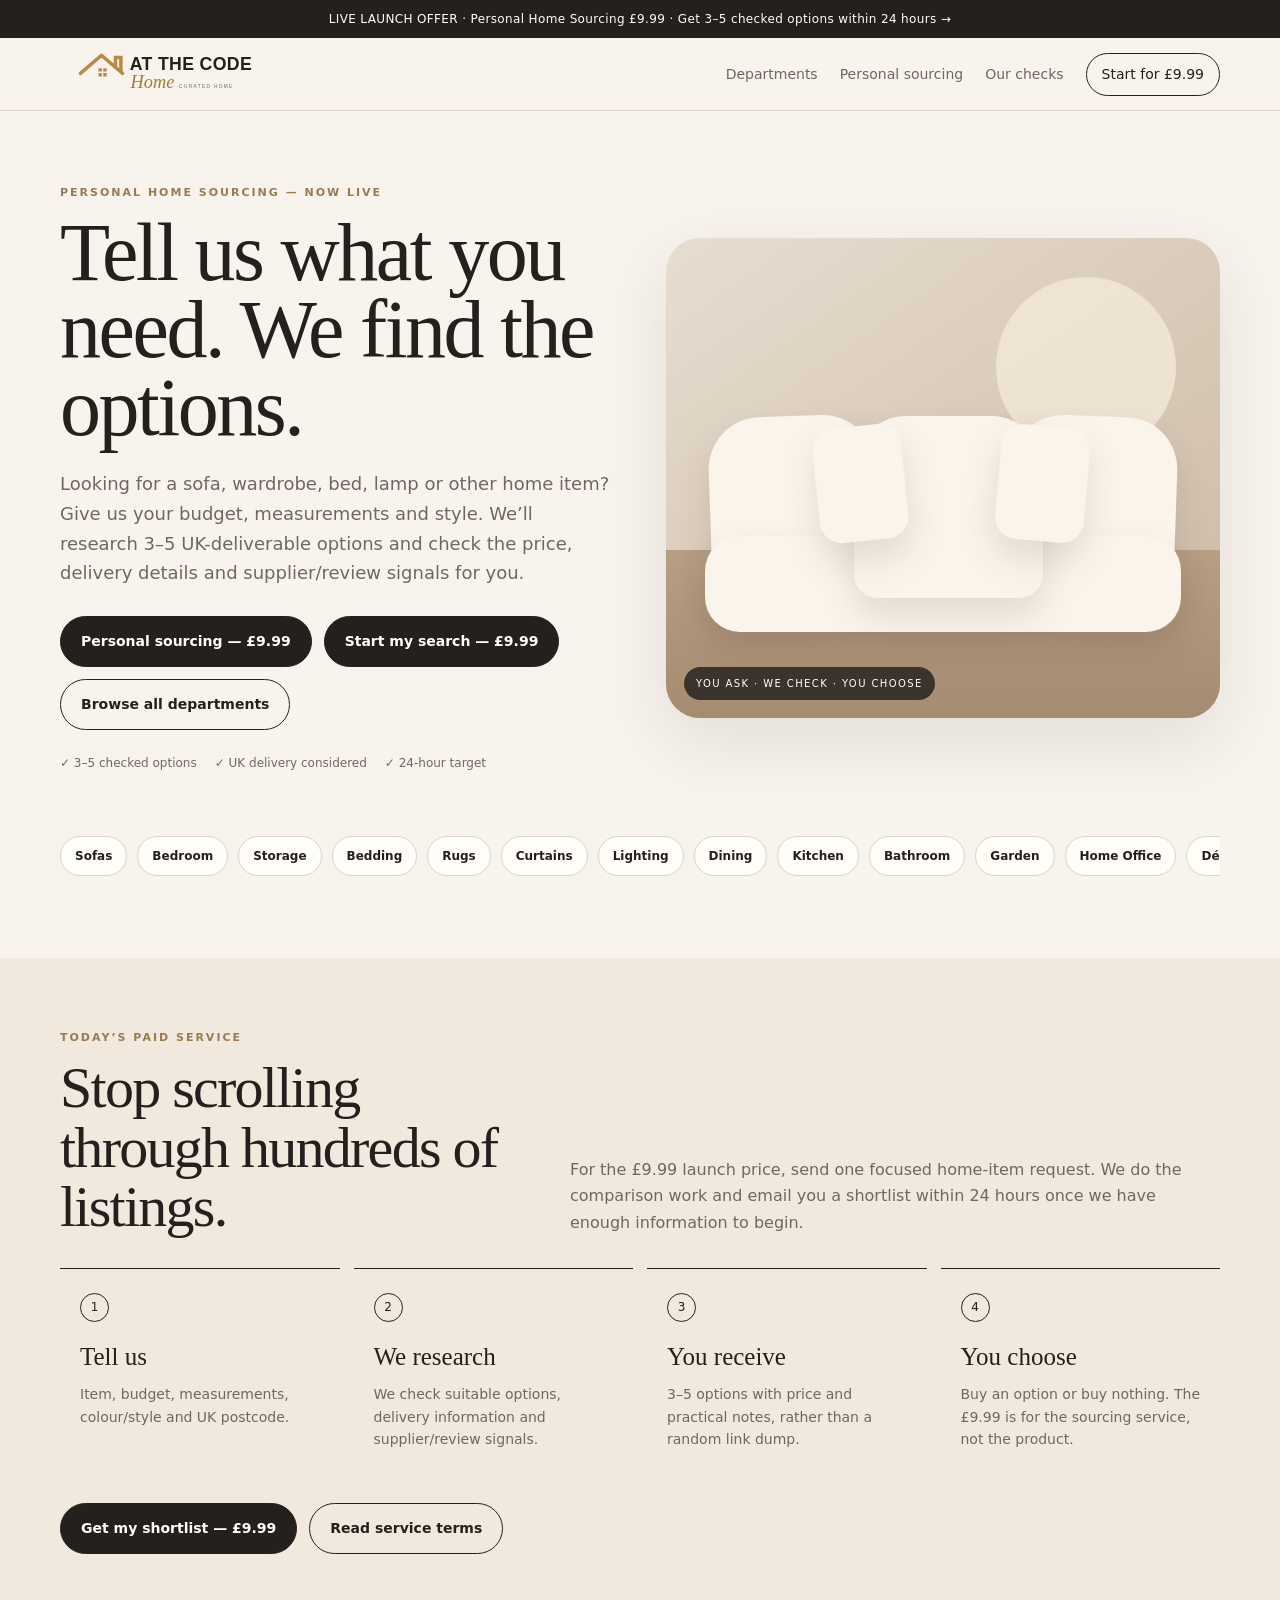
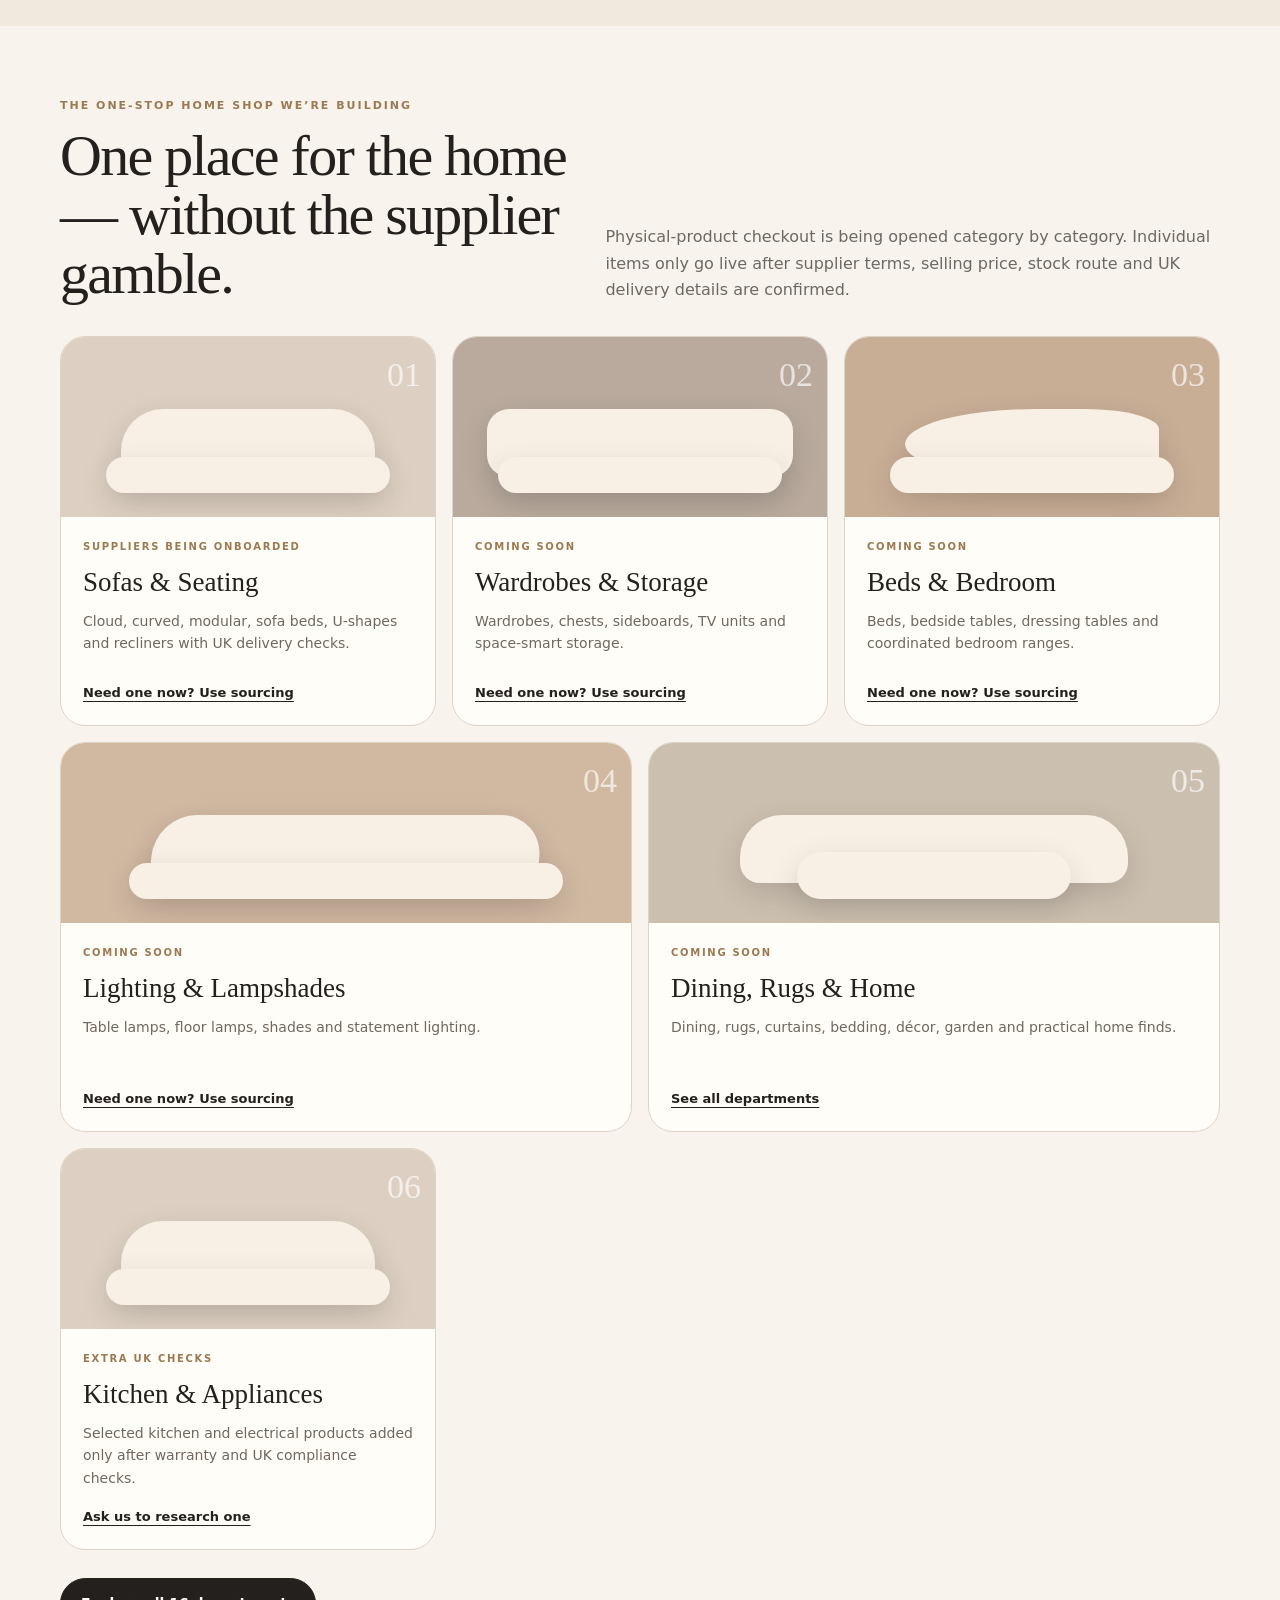
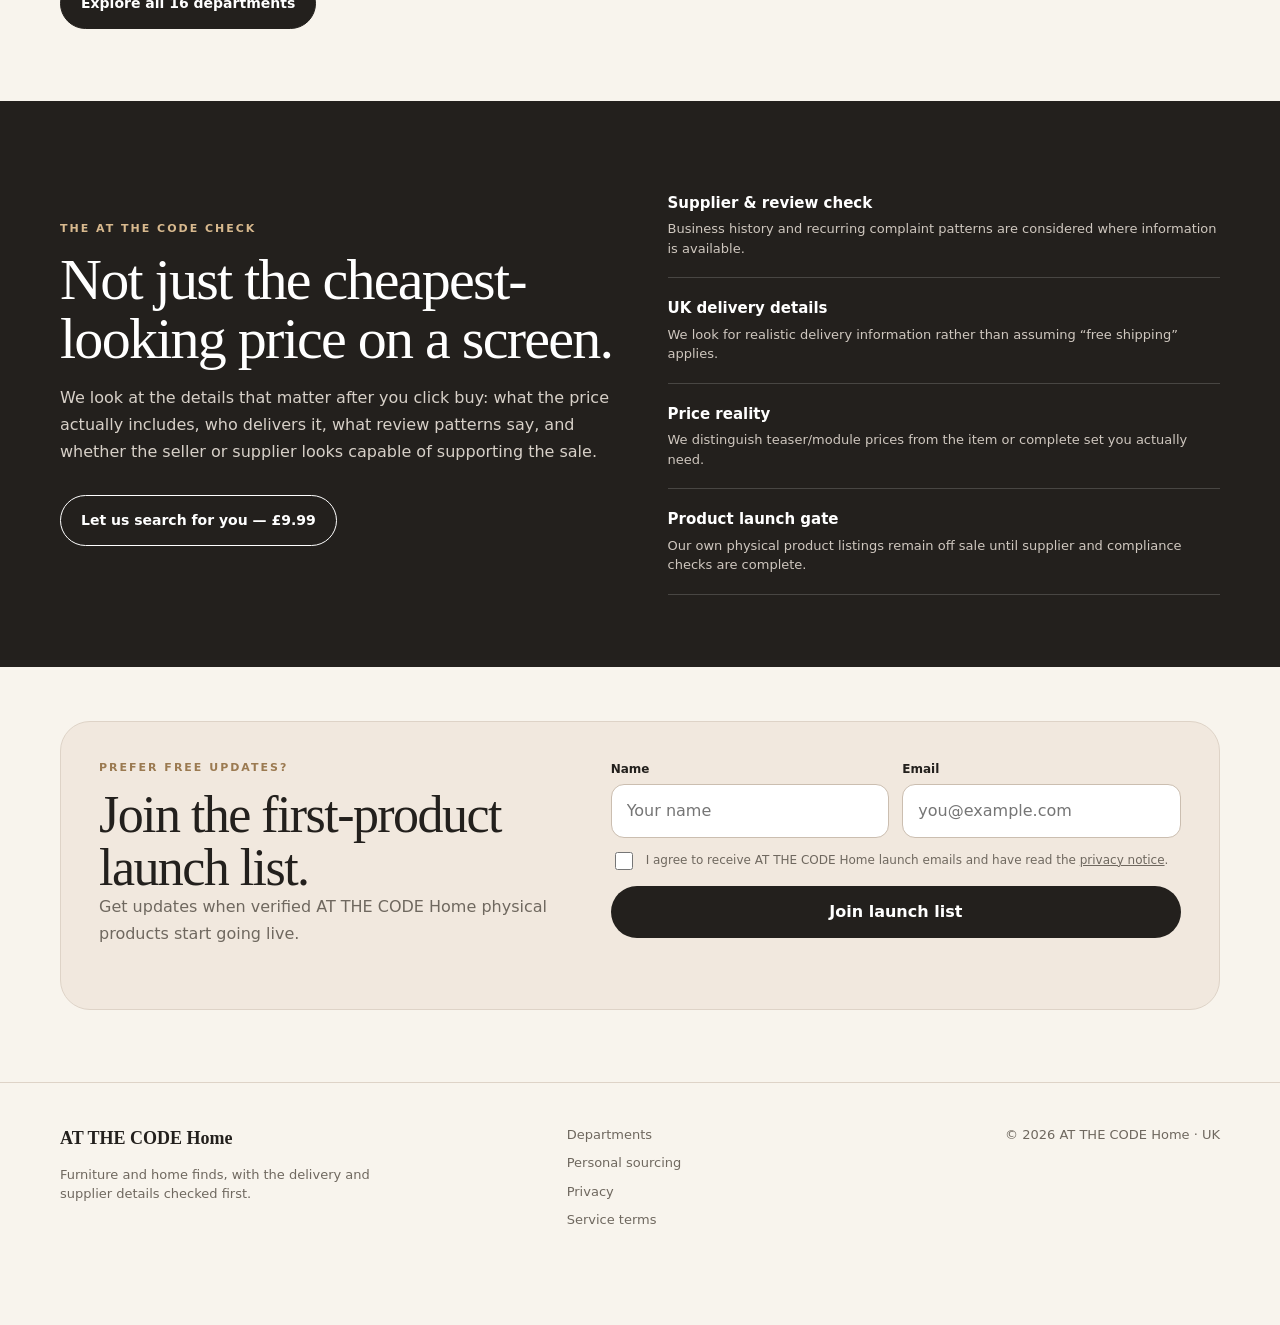
==== commit bbd5ddf0: "Apply AT THE CODE Home logo to homepage" ====
--- a/index.html
+++ b/index.html
@@ -11,6 +11,7 @@
   <meta property="og:type" content="website">
   <meta property="og:url" content="https://at-the-code-home.pages.dev/">
   <link rel="stylesheet" href="/styles.css">
+  <link rel="icon" href="/favicon.svg" type="image/svg+xml">
 </head>
 <body>
   <a class="skip" href="#main">Skip to content</a>
@@ -18,7 +19,7 @@
 
   <header class="site-header">
     <div class="wrap nav-wrap">
-      <a class="brand" href="#top" aria-label="AT THE CODE Home">AT THE CODE Home<span>CURATED HOME</span></a>
+      <a class="brand" href="#top" aria-label="AT THE CODE Home"><img src="/logo.svg" alt="AT THE CODE Home" style="display:block;width:245px;max-width:54vw;height:auto"></a>
       <nav class="links" aria-label="Main navigation">
         <a href="/departments.html">Departments</a>
         <a href="/sourcing.html">Personal sourcing</a>
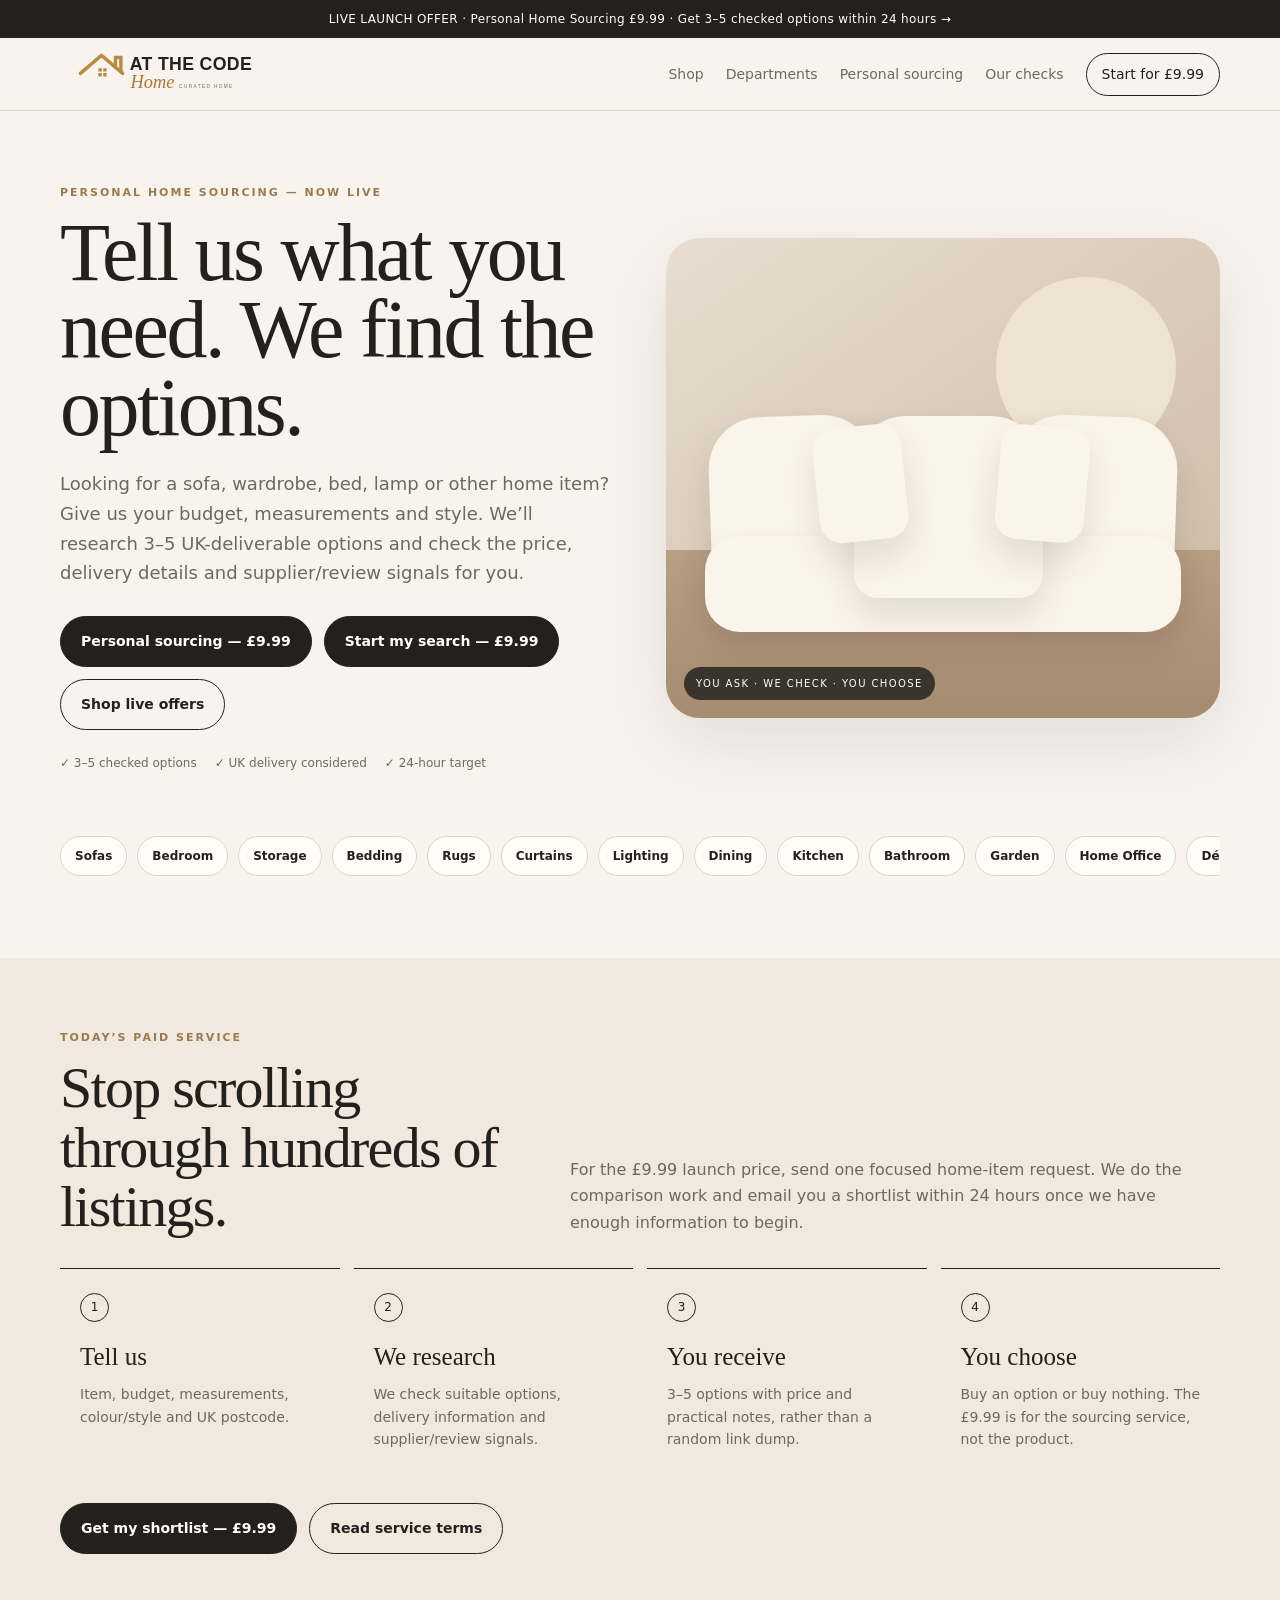
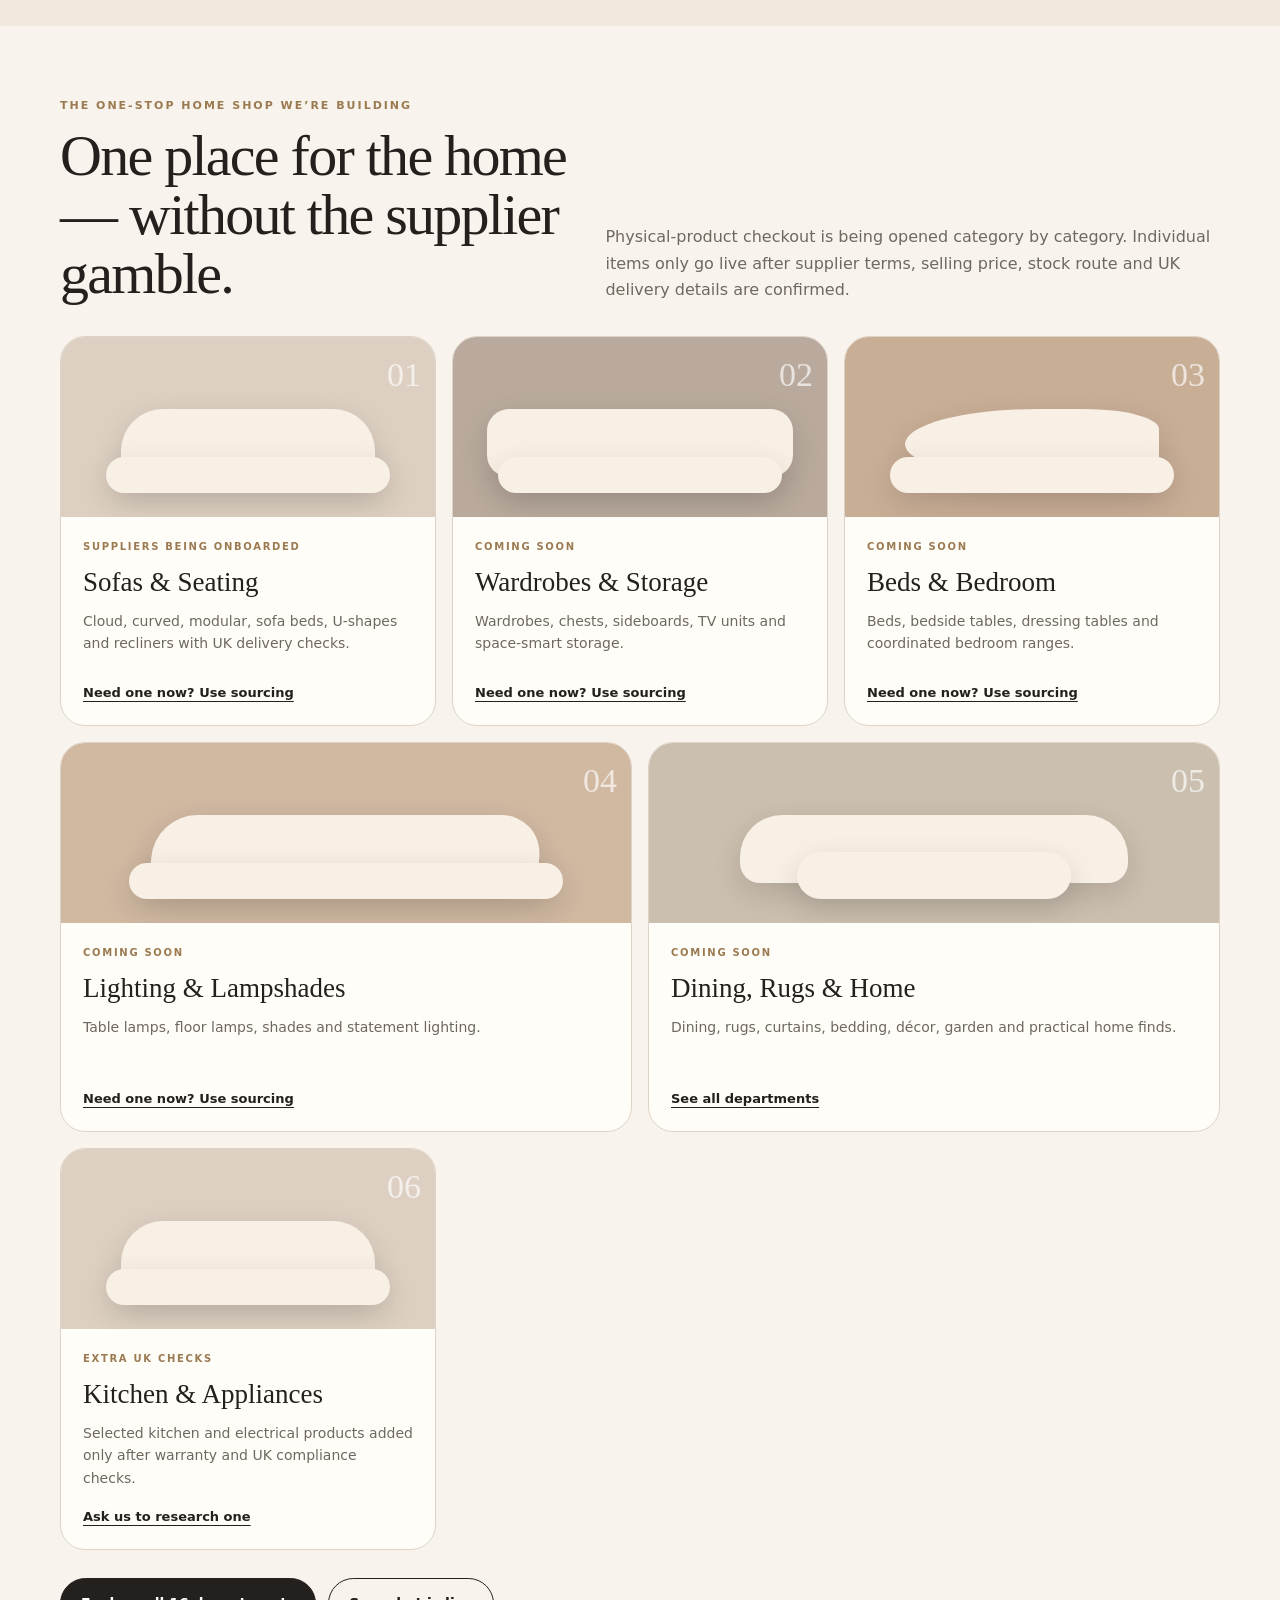
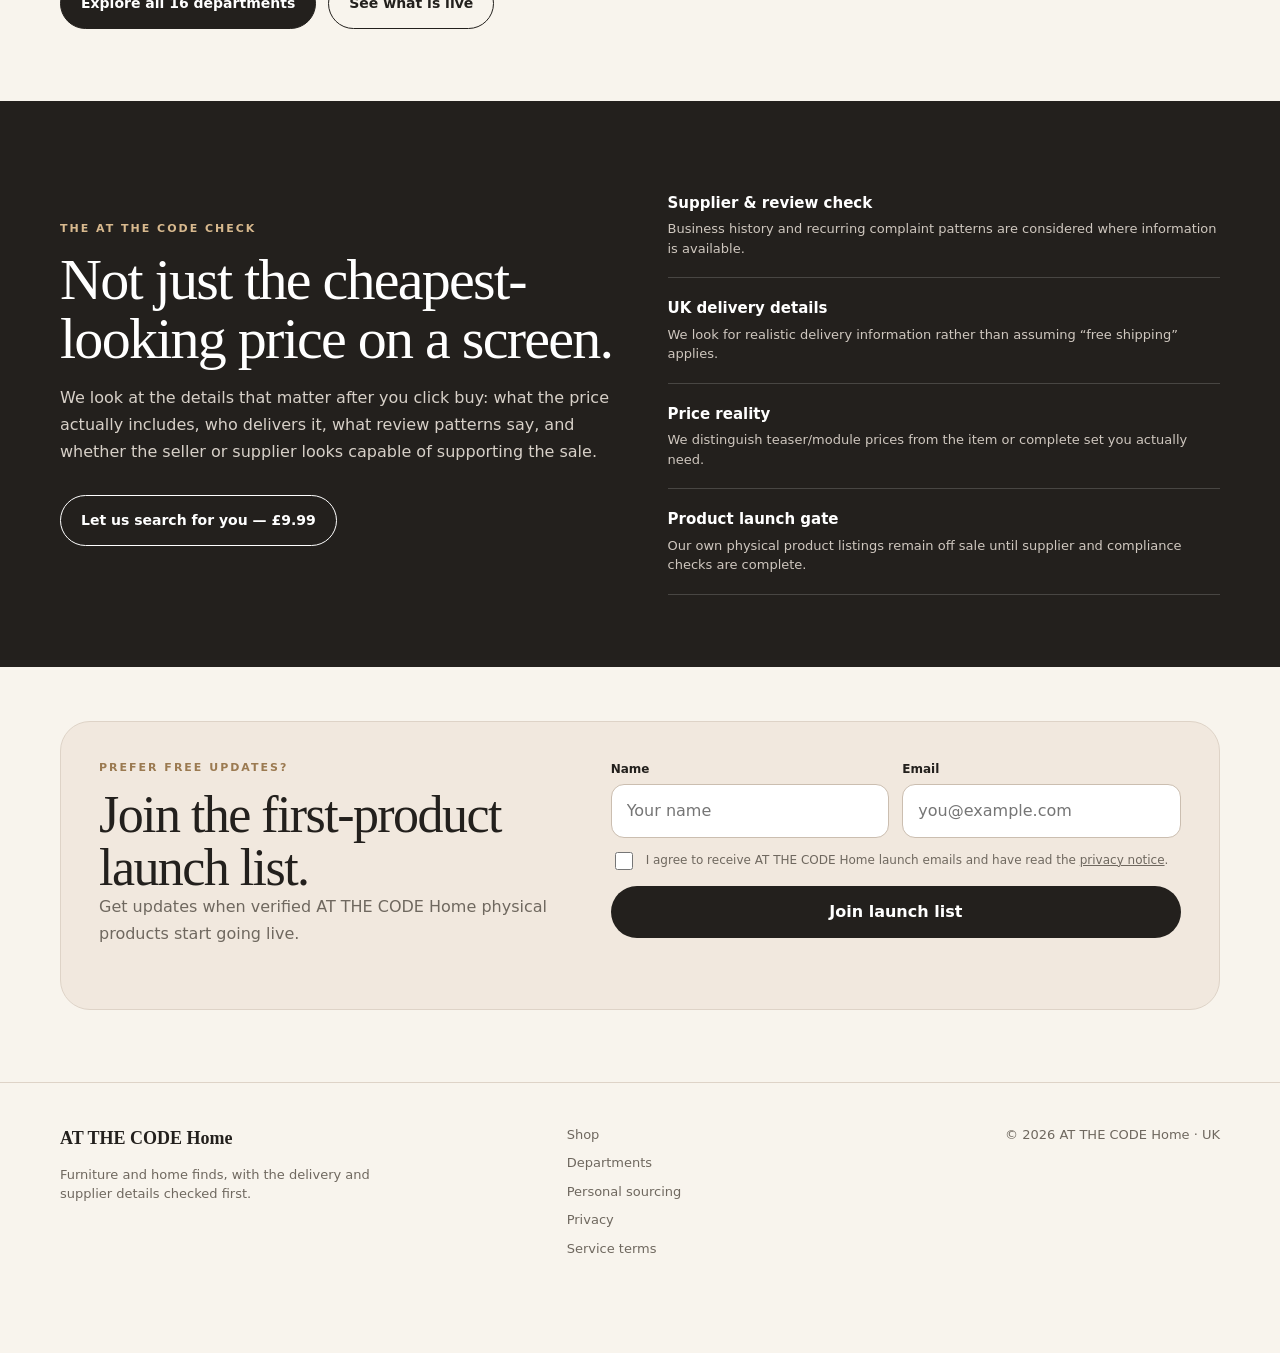
==== commit da76c35b: "Add live shop navigation and catalogue entry points" ====
--- a/index.html
+++ b/index.html
@@ -21,6 +21,7 @@
     <div class="wrap nav-wrap">
       <a class="brand" href="#top" aria-label="AT THE CODE Home"><img src="/logo.svg" alt="AT THE CODE Home" style="display:block;width:245px;max-width:54vw;height:auto"></a>
       <nav class="links" aria-label="Main navigation">
+        <a href="/shop.html">Shop</a>
         <a href="/departments.html">Departments</a>
         <a href="/sourcing.html">Personal sourcing</a>
         <a href="#promise">Our checks</a>
@@ -38,7 +39,7 @@
           <p class="lead">Looking for a sofa, wardrobe, bed, lamp or other home item? Give us your budget, measurements and style. We’ll research 3–5 UK-deliverable options and check the price, delivery details and supplier/review signals for you.</p>
           <div class="cta-row">
             <a class="btn dark" href="/sourcing.html">Start my search — £9.99</a>
-            <a class="btn" href="/departments.html">Browse all departments</a>
+            <a class="btn" href="/shop.html">Shop live offers</a>
           </div>
           <div class="mini-proof" aria-label="Launch principles">
             <span>✓ 3–5 checked options</span>
@@ -87,7 +88,7 @@
           <article class="product-card"><div class="product-visual box"><span>05</span></div><div class="product-copy"><p class="eyebrow">COMING SOON</p><h3>Dining, Rugs & Home</h3><p>Dining, rugs, curtains, bedding, décor, garden and practical home finds.</p><a href="/departments.html">See all departments</a></div></article>
           <article class="product-card"><div class="product-visual appliance"><span>06</span></div><div class="product-copy"><p class="eyebrow">EXTRA UK CHECKS</p><h3>Kitchen & Appliances</h3><p>Selected kitchen and electrical products added only after warranty and UK compliance checks.</p><a href="/sourcing.html">Ask us to research one</a></div></article>
         </div>
-        <div class="cta-row"><a class="btn dark" href="/departments.html">Explore all 16 departments</a></div>
+        <div class="cta-row"><a class="btn dark" href="/departments.html">Explore all 16 departments</a><a class="btn" href="/shop.html">See what is live</a></div>
       </div>
     </section>
 
@@ -109,7 +110,7 @@
     </section>
   </main>
 
-  <footer><div class="wrap footer-grid"><div><b>AT THE CODE Home</b><p>Furniture and home finds, with the delivery and supplier details checked first.</p></div><div class="footer-links"><a href="/departments.html">Departments</a><a href="/sourcing.html">Personal sourcing</a><a href="/privacy.html">Privacy</a><a href="/sourcing-terms.html">Service terms</a></div><div class="copyright">© <span id="year"></span> AT THE CODE Home · UK</div></div></footer>
+  <footer><div class="wrap footer-grid"><div><b>AT THE CODE Home</b><p>Furniture and home finds, with the delivery and supplier details checked first.</p></div><div class="footer-links"><a href="/shop.html">Shop</a><a href="/departments.html">Departments</a><a href="/sourcing.html">Personal sourcing</a><a href="/privacy.html">Privacy</a><a href="/sourcing-terms.html">Service terms</a></div><div class="copyright">© <span id="year"></span> AT THE CODE Home · UK</div></div></footer>
   <a class="mobile-cta" href="/sourcing.html">Find it for me — £9.99</a>
   <script src="/app.js" defer></script>
 </body>
